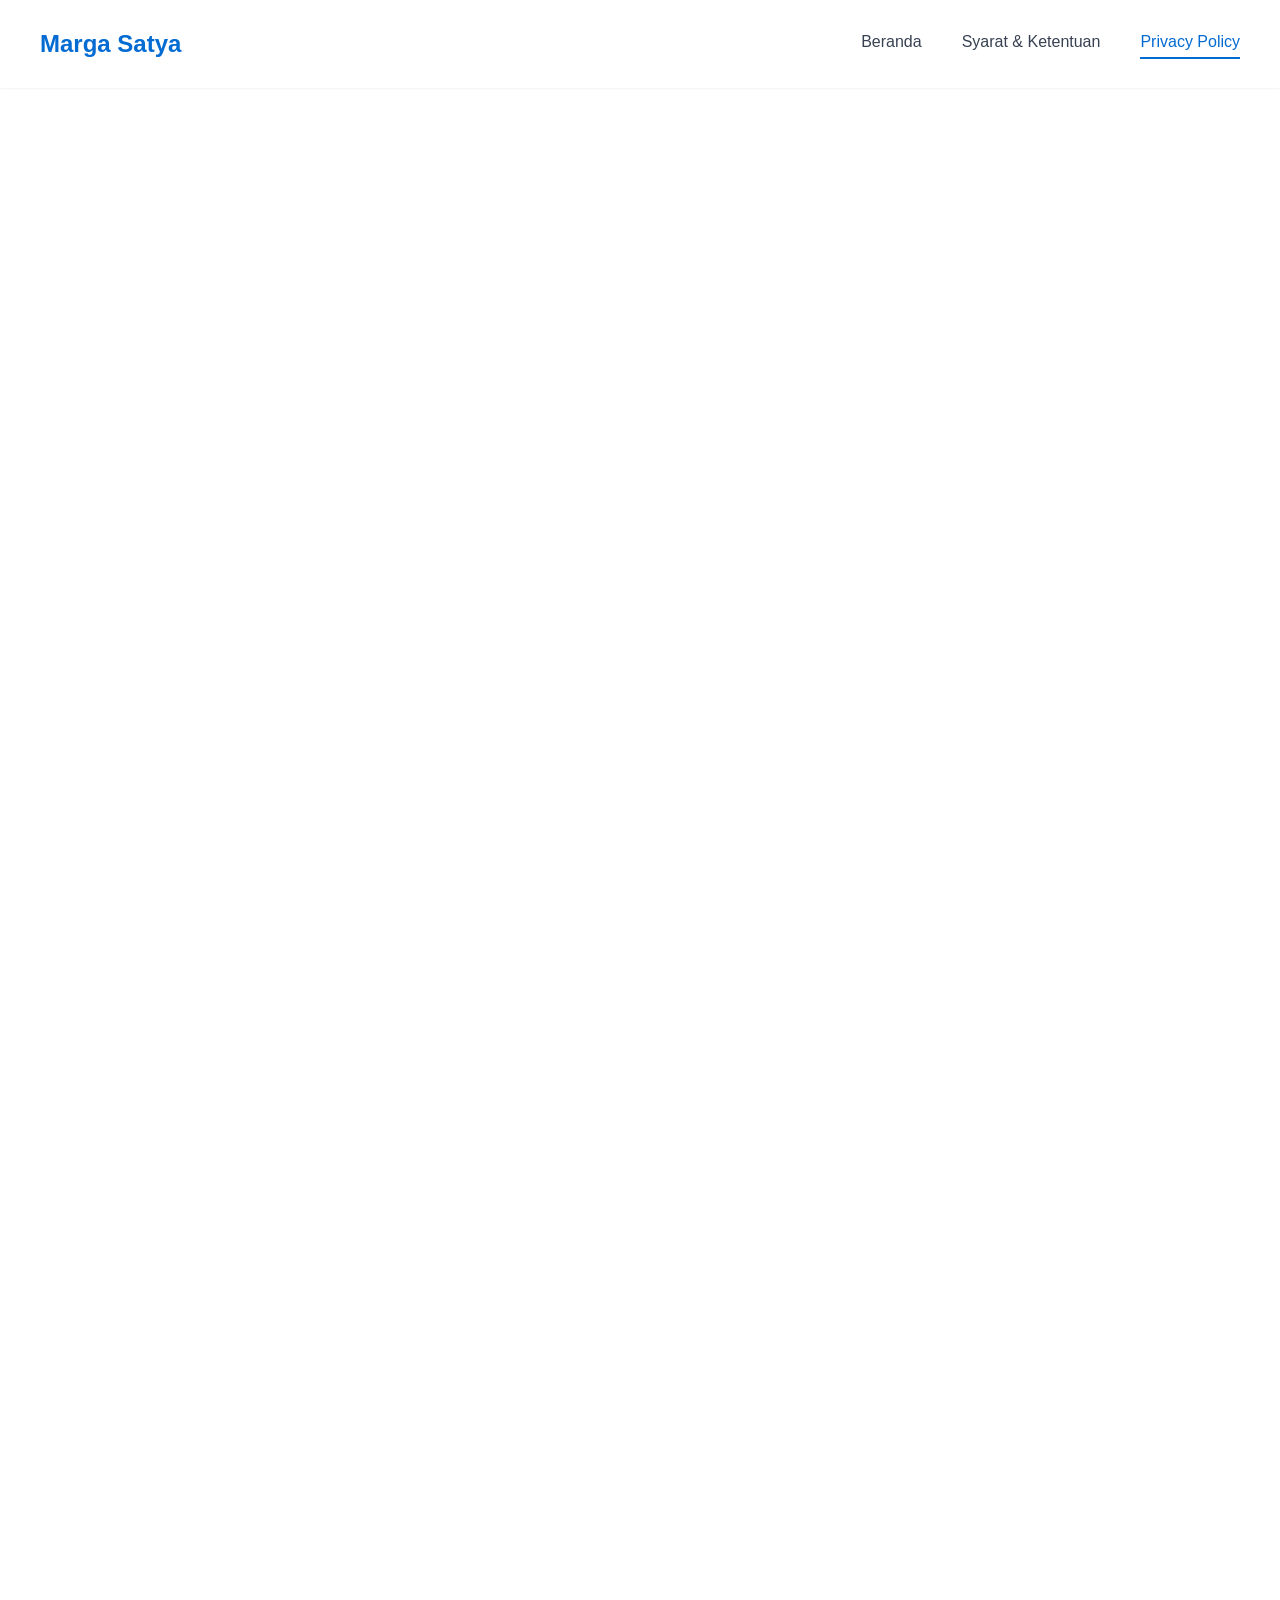
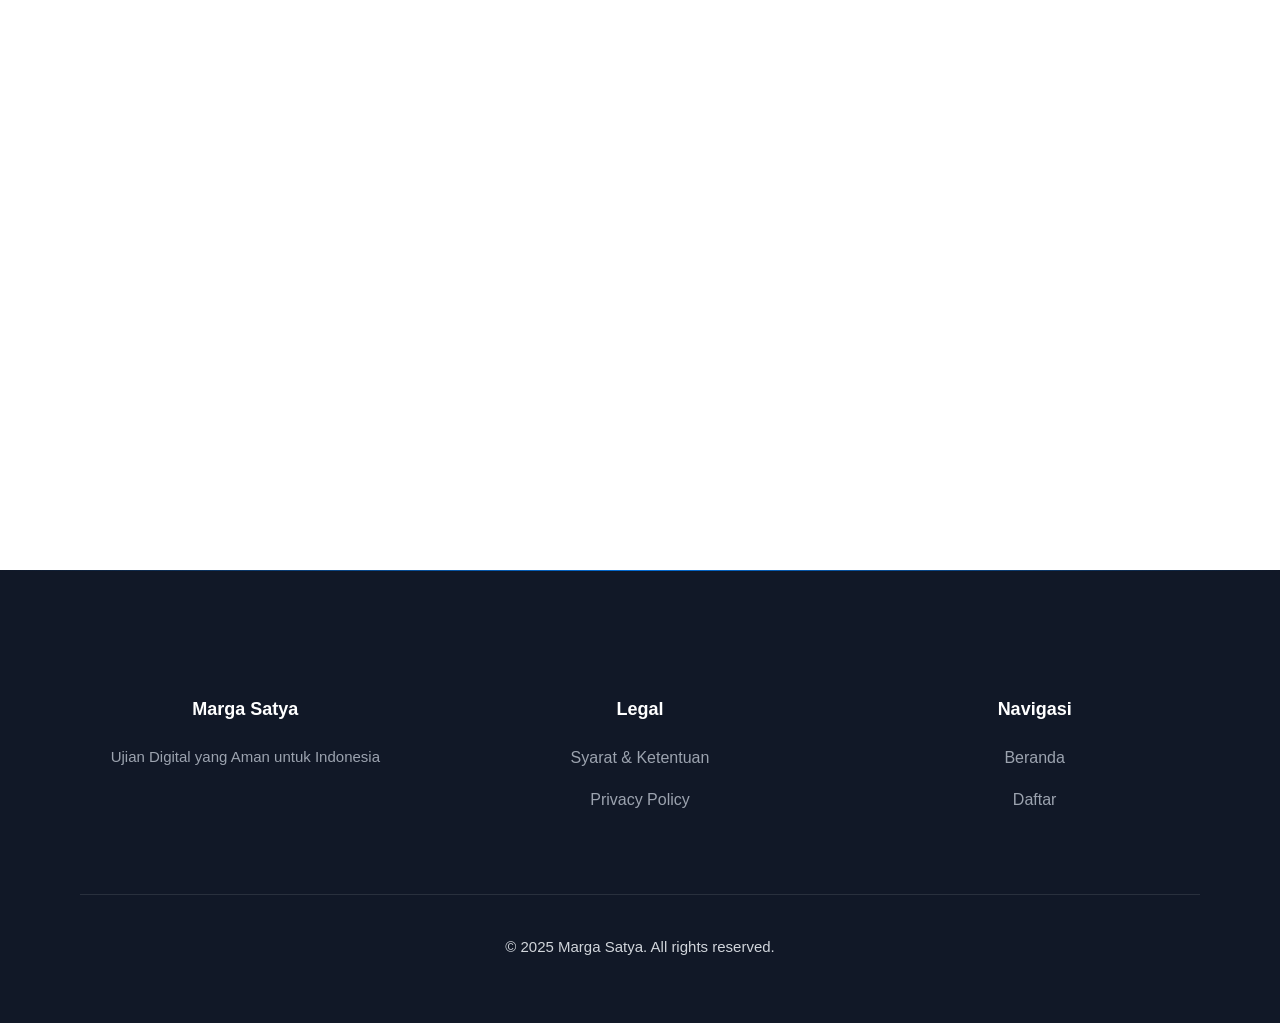
==== privacy.html @ 9c6f558c "Tambahkan halaman legal dan fluid design enhancements Halaman Baru: - terms.html: Syarat dan Ketentu" ====
<!DOCTYPE html>
<html lang="id">
<head>
    <meta charset="UTF-8">
    <meta name="viewport" content="width=device-width, initial-scale=1.0">
    <meta name="description" content="Kebijakan Privasi aplikasi Marga Satya - Bagaimana kami melindungi data Anda">
    <title>Kebijakan Privasi - Marga Satya</title>
    <link rel="stylesheet" href="styles.css">
</head>
<body>
    <!-- Navigation -->
    <nav class="legal-nav">
        <div class="container">
            <a href="index.html" class="logo">Marga Satya</a>
            <div class="nav-links">
                <a href="index.html">Beranda</a>
                <a href="terms.html">Syarat & Ketentuan</a>
                <a href="privacy.html" class="active">Privacy Policy</a>
            </div>
        </div>
    </nav>

    <!-- Hero -->
    <section class="legal-hero">
        <div class="container">
            <h1>Kebijakan Privasi</h1>
            <p>Terakhir diperbarui: 17 November 2025</p>
        </div>
    </section>

    <!-- Content -->
    <section class="legal-content">
        <div class="container">
            <div class="legal-document">

                <div class="legal-section">
                    <h2>1. Pendahuluan</h2>
                    <p>Marga Satya ("kami", "kita", atau "milik kami") berkomitmen untuk melindungi privasi Anda. Kebijakan Privasi ini menjelaskan bagaimana kami mengumpulkan, menggunakan, mengungkapkan, dan melindungi informasi pribadi Anda ketika Anda menggunakan aplikasi Marga Satya ("Aplikasi").</p>
                    <p>Dengan menggunakan Aplikasi, Anda menyetujui pengumpulan dan penggunaan informasi sesuai dengan kebijakan ini.</p>
                </div>

                <div class="legal-section">
                    <h2>2. Informasi yang Kami Kumpulkan</h2>

                    <h3>2.1 Informasi yang Anda Berikan</h3>
                    <p>Kami mengumpulkan informasi yang Anda berikan secara langsung, termasuk:</p>
                    <ul>
                        <li><strong>Informasi Akun:</strong> Nama, email, nomor telepon, nama sekolah/institusi, peran (guru/siswa/sekolah)</li>
                        <li><strong>Informasi Profil:</strong> Foto profil, bio, mata pelajaran yang diajar (untuk guru)</li>
                        <li><strong>Konten Ujian:</strong> Soal ujian, jawaban siswa, nilai, dan feedback</li>
                        <li><strong>Informasi Komunikasi:</strong> Pesan yang Anda kirimkan kepada kami melalui email atau support</li>
                    </ul>

                    <h3>2.2 Informasi yang Dikumpulkan Secara Otomatis</h3>
                    <p>Ketika Anda menggunakan Aplikasi, kami secara otomatis mengumpulkan:</p>
                    <ul>
                        <li><strong>Informasi Perangkat:</strong> Model perangkat, sistem operasi, versi aplikasi, identifier unik perangkat</li>
                        <li><strong>Log Penggunaan:</strong> Waktu akses, fitur yang digunakan, durasi penggunaan, riwayat ujian</li>
                        <li><strong>Data Teknis:</strong> Alamat IP, browser type, timestamp, crash reports</li>
                        <li><strong>Data Ujian:</strong> Waktu mulai dan selesai ujian, waktu pengerjaan per soal, aktivitas selama ujian</li>
                    </ul>

                    <h3>2.3 Informasi dari Pihak Ketiga</h3>
                    <ul>
                        <li><strong>Google Form:</strong> Jika Anda menggunakan integrasi Google Form, kami menerima data sesuai dengan izin yang Anda berikan</li>
                        <li><strong>Apple/Google:</strong> Informasi autentikasi jika Anda login dengan Apple ID atau Google Account</li>
                    </ul>
                </div>

                <div class="legal-section">
                    <h2>3. Bagaimana Kami Menggunakan Informasi</h2>
                    <p>Kami menggunakan informasi yang dikumpulkan untuk:</p>

                    <h3>3.1 Menyediakan dan Meningkatkan Layanan</h3>
                    <ul>
                        <li>Membuat dan mengelola akun pengguna</li>
                        <li>Memfasilitasi pembuatan dan pelaksanaan ujian</li>
                        <li>Menyimpan dan menampilkan hasil ujian</li>
                        <li>Meningkatkan fitur dan fungsionalitas Aplikasi</li>
                        <li>Menganalisis penggunaan untuk perbaikan layanan</li>
                    </ul>

                    <h3>3.2 Keamanan dan Integritas Ujian</h3>
                    <ul>
                        <li>Memantau aktivitas selama ujian untuk mencegah kecurangan</li>
                        <li>Mendeteksi dan mencegah penggunaan yang tidak sah</li>
                        <li>Melindungi keamanan sistem dan data pengguna</li>
                    </ul>

                    <h3>3.3 Komunikasi</h3>
                    <ul>
                        <li>Mengirim notifikasi terkait layanan (jadwal ujian, hasil, dll)</li>
                        <li>Merespon pertanyaan dan permintaan support</li>
                        <li>Mengirim update, pengumuman, dan informasi penting lainnya</li>
                        <li>Mengirim newsletter dan materi marketing (dengan persetujuan Anda)</li>
                    </ul>

                    <h3>3.4 Analitik dan Penelitian</h3>
                    <ul>
                        <li>Menganalisis pola penggunaan untuk meningkatkan pengalaman pengguna</li>
                        <li>Melakukan penelitian untuk pengembangan fitur baru</li>
                        <li>Membuat laporan statistik agregat (tanpa identifikasi pribadi)</li>
                    </ul>
                </div>

                <div class="legal-section">
                    <h2>4. Pembagian Informasi</h2>

                    <h3>4.1 Dengan Siapa Kami Berbagi</h3>
                    <p>Kami tidak menjual informasi pribadi Anda. Kami hanya membagikan informasi dalam situasi berikut:</p>

                    <ul>
                        <li><strong>Dengan Sekolah/Institusi:</strong> Guru dapat melihat data siswa yang terdaftar di kelas mereka. Administrator sekolah dapat melihat data guru dan siswa di sekolah mereka.</li>
                        <li><strong>Dengan Penyedia Layanan:</strong> Kami menggunakan penyedia layanan pihak ketiga untuk hosting (Firebase/Google Cloud), analytics, dan dukungan pelanggan. Mereka hanya mengakses informasi yang diperlukan untuk melakukan tugas mereka.</li>
                        <li><strong>Untuk Kepatuhan Hukum:</strong> Kami dapat mengungkapkan informasi jika diwajibkan oleh hukum atau untuk melindungi hak, properti, atau keamanan kami dan pengguna lain.</li>
                        <li><strong>Dalam Transfer Bisnis:</strong> Jika terjadi merger, akuisisi, atau penjualan aset, informasi pengguna mungkin ditransfer.</li>
                    </ul>

                    <h3>4.2 Informasi Publik</h3>
                    <p>Nama dan informasi profil dasar guru mungkin terlihat oleh siswa di kelas mereka. Siswa hanya dapat melihat informasi terbatas dari siswa lain (misalnya nama) dalam konteks kelas yang sama.</p>
                </div>

                <div class="legal-section">
                    <h2>5. Penyimpanan dan Keamanan Data</h2>

                    <h3>5.1 Keamanan Data</h3>
                    <p>Kami menerapkan langkah-langkah keamanan teknis dan organisasi yang sesuai untuk melindungi informasi pribadi Anda:</p>
                    <ul>
                        <li>Enkripsi data saat transit (HTTPS/TLS)</li>
                        <li>Enkripsi data saat disimpan</li>
                        <li>Kontrol akses yang ketat</li>
                        <li>Monitoring keamanan secara berkala</li>
                        <li>Regular security audits dan penetration testing</li>
                    </ul>
                    <p><strong>Catatan:</strong> Tidak ada metode transmisi atau penyimpanan elektronik yang 100% aman. Kami berusaha sebaik mungkin, namun tidak dapat menjamin keamanan absolut.</p>

                    <h3>5.2 Penyimpanan Data</h3>
                    <ul>
                        <li>Data disimpan di server Firebase/Google Cloud Platform yang berlokasi di Asia Tenggara</li>
                        <li>Data aktif disimpan selama akun Anda aktif</li>
                        <li>Data backup disimpan untuk periode tertentu untuk recovery</li>
                        <li>Data ujian yang sudah selesai disimpan untuk keperluan rekam jejak akademik</li>
                    </ul>

                    <h3>5.3 Periode Penyimpanan</h3>
                    <ul>
                        <li>Data akun: Selama akun aktif + 90 hari setelah penghapusan</li>
                        <li>Data ujian: Minimum 1 tahun akademik atau sesuai kebijakan sekolah</li>
                        <li>Log sistem: 90 hari</li>
                        <li>Data analytics: Dalam bentuk agregat, tanpa batas waktu</li>
                    </ul>
                </div>

                <div class="legal-section">
                    <h2>6. Hak Anda</h2>
                    <p>Sesuai dengan hukum perlindungan data yang berlaku, Anda memiliki hak untuk:</p>

                    <h3>6.1 Hak Akses dan Portabilitas</h3>
                    <ul>
                        <li>Mengakses informasi pribadi yang kami miliki tentang Anda</li>
                        <li>Meminta salinan data Anda dalam format yang dapat dibaca mesin</li>
                        <li>Menerima laporan tentang bagaimana data Anda digunakan</li>
                    </ul>

                    <h3>6.2 Hak Koreksi dan Penghapusan</h3>
                    <ul>
                        <li>Memperbaiki informasi yang tidak akurat atau tidak lengkap</li>
                        <li>Meminta penghapusan data pribadi Anda (dengan pengecualian tertentu)</li>
                        <li>Menghapus akun Anda kapan saja melalui pengaturan aplikasi</li>
                    </ul>

                    <h3>6.3 Hak Pembatasan dan Penolakan</h3>
                    <ul>
                        <li>Membatasi pemrosesan data Anda dalam situasi tertentu</li>
                        <li>Menolak pemrosesan data untuk marketing</li>
                        <li>Menarik persetujuan yang telah Anda berikan</li>
                    </ul>

                    <h3>6.4 Cara Menggunakan Hak Anda</h3>
                    <p>Untuk menggunakan hak-hak ini, Anda dapat:</p>
                    <ul>
                        <li>Mengelola pengaturan akun di dalam Aplikasi</li>
                        <li>Menghubungi kami di: privacy@margasatya.com</li>
                        <li>Mengajukan permintaan tertulis dengan verifikasi identitas</li>
                    </ul>
                    <p>Kami akan merespon permintaan Anda dalam waktu 30 hari.</p>
                </div>

                <div class="legal-section">
                    <h2>7. Privasi Anak</h2>
                    <p>Aplikasi dapat digunakan oleh siswa di bawah usia 18 tahun, namun hanya dalam konteks pendidikan dengan persetujuan dan pengawasan sekolah atau orang tua/wali.</p>

                    <h3>7.1 Persetujuan Orang Tua/Sekolah</h3>
                    <ul>
                        <li>Sekolah bertindak sebagai agen untuk mendapatkan persetujuan orang tua</li>
                        <li>Orang tua/wali dapat meminta akses, koreksi, atau penghapusan data anak mereka</li>
                        <li>Kami tidak mengumpulkan informasi pribadi anak secara langsung tanpa persetujuan</li>
                    </ul>

                    <h3>7.2 Perlindungan Khusus</h3>
                    <ul>
                        <li>Kami tidak menggunakan data siswa untuk iklan yang ditargetkan</li>
                        <li>Kami tidak membuat profil perilaku siswa untuk tujuan non-pendidikan</li>
                        <li>Kami tidak membagikan data siswa dengan pihak ketiga untuk marketing</li>
                    </ul>
                </div>

                <div class="legal-section">
                    <h2>8. Cookies dan Teknologi Pelacakan</h2>

                    <h3>8.1 Cookies</h3>
                    <p>Kami menggunakan cookies dan teknologi serupa untuk:</p>
                    <ul>
                        <li>Menjaga sesi login Anda</li>
                        <li>Mengingat preferensi Anda</li>
                        <li>Menganalisis penggunaan aplikasi</li>
                        <li>Meningkatkan keamanan</li>
                    </ul>

                    <h3>8.2 Analytics</h3>
                    <p>Kami menggunakan Firebase Analytics dan Google Analytics untuk memahami bagaimana pengguna berinteraksi dengan Aplikasi. Anda dapat opt-out dari analytics melalui pengaturan aplikasi.</p>

                    <h3>8.3 Kontrol Cookies</h3>
                    <p>Anda dapat mengontrol cookies melalui pengaturan browser atau perangkat Anda. Namun, menonaktifkan cookies tertentu dapat mempengaruhi fungsi Aplikasi.</p>
                </div>

                <div class="legal-section">
                    <h2>9. Transfer Data Internasional</h2>
                    <p>Data Anda mungkin ditransfer ke dan disimpan di server yang berlokasi di luar Indonesia (misalnya, Google Cloud di Singapura atau Jepang).</p>
                    <p>Kami memastikan bahwa transfer tersebut dilakukan sesuai dengan hukum perlindungan data yang berlaku dan dengan perlindungan yang memadai, termasuk:</p>
                    <ul>
                        <li>Menggunakan penyedia layanan yang memenuhi standar keamanan internasional</li>
                        <li>Menerapkan klausul kontrak standar</li>
                        <li>Memastikan tingkat perlindungan yang setara</li>
                    </ul>
                </div>

                <div class="legal-section">
                    <h2>10. Integrasi Pihak Ketiga</h2>

                    <h3>10.1 Google Form</h3>
                    <p>Jika Anda menggunakan integrasi Google Form:</p>
                    <ul>
                        <li>Data yang dikumpulkan melalui Google Form tunduk pada kebijakan privasi Google</li>
                        <li>Anda memberikan izin kepada kami untuk mengakses form dan respons</li>
                        <li>Kami hanya mengakses data yang diperlukan untuk menjalankan ujian</li>
                    </ul>

                    <h3>10.2 Layanan Autentikasi</h3>
                    <p>Jika Anda login dengan Apple ID atau Google Account, kami menerima informasi dasar seperti nama dan email sesuai dengan izin yang Anda berikan.</p>
                </div>

                <div class="legal-section">
                    <h2>11. Perubahan Kebijakan Privasi</h2>
                    <p>Kami dapat memperbarui Kebijakan Privasi ini dari waktu ke waktu. Perubahan akan efektif setelah diposting di halaman ini.</p>

                    <h3>11.1 Notifikasi Perubahan</h3>
                    <ul>
                        <li>Perubahan minor: Kami akan memperbarui tanggal "Terakhir diperbarui"</li>
                        <li>Perubahan material: Kami akan memberitahu Anda melalui email atau notifikasi in-app</li>
                        <li>Anda akan diminta untuk mereview dan menyetujui perubahan signifikan</li>
                    </ul>

                    <h3>11.2 Riwayat Versi</h3>
                    <p>Kami menyimpan arsip versi sebelumnya dari Kebijakan Privasi yang dapat Anda akses dengan menghubungi kami.</p>
                </div>

                <div class="legal-section">
                    <h2>12. Kontak dan Keluhan</h2>

                    <h3>12.1 Hubungi Kami</h3>
                    <p>Jika Anda memiliki pertanyaan tentang Kebijakan Privasi ini atau ingin menggunakan hak privasi Anda, silakan hubungi:</p>
                    <ul class="contact-list">
                        <li><strong>Email Privacy:</strong> privacy@margasatya.com</li>
                        <li><strong>Email Support:</strong> support@margasatya.com</li>
                        <li><strong>Website:</strong> www.margasatya.com</li>
                    </ul>

                    <h3>12.2 Pengaduan</h3>
                    <p>Jika Anda tidak puas dengan cara kami menangani data pribadi Anda, Anda berhak untuk mengajukan keluhan kepada otoritas perlindungan data yang berwenang di Indonesia.</p>
                </div>

                <div class="legal-section">
                    <h2>13. Kepatuhan Hukum</h2>
                    <p>Kebijakan Privasi ini disusun untuk mematuhi:</p>
                    <ul>
                        <li>Undang-Undang Perlindungan Data Pribadi Indonesia</li>
                        <li>Peraturan Menteri Komunikasi dan Informatika terkait perlindungan data</li>
                        <li>Apple App Store Guidelines</li>
                        <li>Google Play Store Data Safety Requirements</li>
                        <li>GDPR (untuk pengguna di Eropa, jika ada)</li>
                    </ul>
                </div>

                <div class="legal-footer-note">
                    <p><em>Dengan menggunakan Marga Satya, Anda mengakui bahwa Anda telah membaca, memahami, dan menyetujui Kebijakan Privasi ini. Jika Anda tidak setuju, mohon untuk tidak menggunakan Aplikasi.</em></p>
                </div>

            </div>
        </div>
    </section>

    <!-- Footer -->
    <footer class="footer">
        <div class="container">
            <div class="footer-content">
                <div class="footer-section">
                    <h4>Marga Satya</h4>
                    <p>Ujian Digital yang Aman untuk Indonesia</p>
                </div>
                <div class="footer-section">
                    <h4>Legal</h4>
                    <ul class="footer-links">
                        <li><a href="terms.html">Syarat & Ketentuan</a></li>
                        <li><a href="privacy.html">Privacy Policy</a></li>
                    </ul>
                </div>
                <div class="footer-section">
                    <h4>Navigasi</h4>
                    <ul class="footer-links">
                        <li><a href="index.html">Beranda</a></li>
                        <li><a href="index.html#waitlist">Daftar</a></li>
                    </ul>
                </div>
            </div>
            <div class="footer-bottom">
                <p>&copy; 2025 Marga Satya. All rights reserved.</p>
            </div>
        </div>
    </footer>
</body>
</html>
---- styles.css ----
/* ========================================
   MARGA SATYA - MODERN LANDING PAGE
   Fresh & Professional Design
   ======================================== */

/* Global Styles & Reset */
* {
    margin: 0;
    padding: 0;
    box-sizing: border-box;
}

:root {
    /* Modern Color Palette */
    --primary-blue: #046bd2;
    --primary-blue-dark: #045cb4;
    --primary-blue-light: #1e88e5;
    --accent-purple: #7c3aed;
    --accent-green: #10b981;
    --accent-orange: #ff9800;

    /* Neutrals */
    --white: #ffffff;
    --gray-50: #f9fafb;
    --gray-100: #f3f4f6;
    --gray-200: #e5e7eb;
    --gray-300: #d1d5db;
    --gray-400: #9ca3af;
    --gray-500: #6b7280;
    --gray-700: #374151;
    --gray-800: #1f2937;
    --gray-900: #111827;

    /* Semantic Colors */
    --success: #10b981;
    --warning: #f59e0b;
    --error: #ef4444;

    /* Typography */
    --font-system: -apple-system, BlinkMacSystemFont, 'Segoe UI', Roboto, 'Helvetica Neue', Arial, sans-serif;
    --line-height-base: 1.65;
    --line-height-heading: 1.3;

    /* Spacing */
    --spacing-xs: 0.5rem;
    --spacing-sm: 1rem;
    --spacing-md: 1.5rem;
    --spacing-lg: 2.5rem;
    --spacing-xl: 4rem;
    --spacing-2xl: 6rem;

    /* Shadows */
    --shadow-sm: 0 1px 2px 0 rgba(0, 0, 0, 0.05);
    --shadow-md: 0 4px 6px -1px rgba(0, 0, 0, 0.1), 0 2px 4px -1px rgba(0, 0, 0, 0.06);
    --shadow-lg: 0 10px 15px -3px rgba(0, 0, 0, 0.1), 0 4px 6px -2px rgba(0, 0, 0, 0.05);
    --shadow-xl: 0 20px 25px -5px rgba(0, 0, 0, 0.1), 0 10px 10px -5px rgba(0, 0, 0, 0.04);

    /* Border Radius */
    --radius-sm: 0.375rem;
    --radius-md: 0.5rem;
    --radius-lg: 0.75rem;
    --radius-xl: 1rem;
    --radius-2xl: 1.5rem;
    --radius-full: 9999px;

    /* Transitions */
    --transition-fast: 150ms ease-in-out;
    --transition-base: 300ms ease-in-out;
    --transition-slow: 500ms ease-in-out;
}

/* Base Styles */
body {
    font-family: var(--font-system);
    line-height: var(--line-height-base);
    color: var(--gray-700);
    background-color: var(--white);
    font-size: 16px;
    -webkit-font-smoothing: antialiased;
    -moz-osx-font-smoothing: grayscale;
}

.container {
    max-width: 1280px;
    margin: 0 auto;
    padding: 0 var(--spacing-lg);
}

/* Typography */
h1, h2, h3, h4, h5, h6 {
    color: var(--gray-900);
    font-weight: 600;
    line-height: var(--line-height-heading);
    margin-bottom: var(--spacing-md);
}

h1 {
    font-size: 3rem;
    font-weight: 700;
    letter-spacing: -0.025em;
}

h2 {
    font-size: 2.5rem;
    font-weight: 700;
    letter-spacing: -0.025em;
}

h3 {
    font-size: 1.875rem;
    font-weight: 600;
}

p {
    margin-bottom: var(--spacing-md);
}

/* ========================================
   HERO SECTION
   ======================================== */
.hero {
    background: linear-gradient(135deg, #667eea 0%, #764ba2 100%);
    padding: var(--spacing-2xl) var(--spacing-lg);
    min-height: 90vh;
    display: flex;
    align-items: center;
    position: relative;
    overflow: hidden;
}

.hero::before {
    content: '';
    position: absolute;
    top: 0;
    left: 0;
    right: 0;
    bottom: 0;
    background: url('data:image/svg+xml,<svg width="60" height="60" viewBox="0 0 60 60" xmlns="http://www.w3.org/2000/svg"><g fill="none" fill-rule="evenodd"><g fill="%23ffffff" fill-opacity="0.05"><path d="M36 34v-4h-2v4h-4v2h4v4h2v-4h4v-2h-4zm0-30V0h-2v4h-4v2h4v4h2V6h4V4h-4zM6 34v-4H4v4H0v2h4v4h2v-4h4v-2H6zM6 4V0H4v4H0v2h4v4h2V6h4V4H6z"/></g></g></svg>');
    opacity: 0.4;
}

.hero .container {
    position: relative;
    z-index: 1;
    display: grid;
    grid-template-columns: 1fr 1fr;
    gap: var(--spacing-2xl);
    align-items: center;
}

.hero-content {
    color: var(--white);
}

.badges {
    margin-bottom: var(--spacing-lg);
    display: flex;
    gap: var(--spacing-sm);
    flex-wrap: wrap;
}

.badge {
    display: inline-flex;
    align-items: center;
    padding: var(--spacing-xs) var(--spacing-md);
    border-radius: var(--radius-full);
    font-size: 0.875rem;
    font-weight: 600;
    letter-spacing: 0.025em;
    text-transform: uppercase;
    transition: transform var(--transition-base);
}

.badge:hover {
    transform: translateY(-2px);
}

.badge-success {
    background-color: var(--success);
    color: var(--white);
    box-shadow: 0 0 0 3px rgba(16, 185, 129, 0.2);
}

.badge-warning {
    background-color: var(--warning);
    color: var(--white);
    box-shadow: 0 0 0 3px rgba(245, 158, 11, 0.2);
}

.hero h1 {
    color: var(--white);
    font-size: 3.5rem;
    margin-bottom: var(--spacing-md);
    line-height: 1.2;
}

.hero-subtitle {
    font-size: 1.5rem;
    margin-bottom: var(--spacing-sm);
    font-weight: 600;
    opacity: 0.95;
}

.hero-description {
    font-size: 1.125rem;
    margin-bottom: var(--spacing-xl);
    opacity: 0.9;
    max-width: 600px;
}

.cta-button {
    display: inline-flex;
    align-items: center;
    gap: var(--spacing-sm);
    background-color: var(--white);
    color: var(--primary-blue);
    padding: 1rem 2.5rem;
    border-radius: var(--radius-full);
    text-decoration: none;
    font-weight: 600;
    font-size: 1.125rem;
    transition: all var(--transition-base);
    box-shadow: var(--shadow-xl);
    border: 2px solid transparent;
}

.cta-button:hover {
    transform: translateY(-3px);
    box-shadow: 0 25px 35px -10px rgba(0, 0, 0, 0.25);
    background-color: var(--primary-blue);
    color: var(--white);
}

.cta-button::after {
    content: '→';
    font-size: 1.25rem;
    transition: transform var(--transition-base);
}

.cta-button:hover::after {
    transform: translateX(5px);
}

/* Device Mockup */
.hero-image {
    display: flex;
    justify-content: center;
    align-items: center;
}

.device-mockup {
    display: flex;
    gap: var(--spacing-lg);
    align-items: flex-end;
}

.iphone-mockup,
.android-mockup {
    text-align: center;
    transition: transform var(--transition-slow);
}

.iphone-mockup:hover,
.android-mockup:hover {
    transform: translateY(-10px);
}

.screen {
    width: 140px;
    height: 240px;
    background: linear-gradient(135deg, var(--white) 0%, var(--gray-100) 100%);
    border-radius: 25px;
    display: flex;
    align-items: center;
    justify-content: center;
    font-size: 70px;
    box-shadow: var(--shadow-xl);
    margin-bottom: var(--spacing-sm);
    border: 8px solid var(--gray-800);
    position: relative;
}

.screen::before {
    content: '';
    position: absolute;
    top: 10px;
    left: 50%;
    transform: translateX(-50%);
    width: 50px;
    height: 5px;
    background: var(--gray-300);
    border-radius: var(--radius-full);
}

.android-mockup {
    opacity: 0.7;
    transform: scale(0.95);
}

.device-mockup p {
    font-weight: 600;
    font-size: 0.875rem;
    color: var(--white);
    text-transform: uppercase;
    letter-spacing: 0.05em;
}

/* ========================================
   SECTIONS
   ======================================== */
section {
    padding: var(--spacing-2xl) var(--spacing-lg);
}

section h2 {
    text-align: center;
    margin-bottom: var(--spacing-md);
    color: var(--gray-900);
}

.section-description {
    font-size: 1.125rem;
    text-align: center;
    max-width: 800px;
    margin: 0 auto var(--spacing-xl);
    color: var(--gray-600);
    line-height: 1.8;
}

/* About Section */
.about {
    background-color: var(--white);
}

/* Features Sections */
.features {
    background-color: var(--gray-50);
}

.features-student {
    background-color: var(--white);
}

.feature-grid {
    display: grid;
    grid-template-columns: repeat(auto-fit, minmax(280px, 1fr));
    gap: var(--spacing-lg);
    margin-top: var(--spacing-xl);
}

.feature-card {
    background: var(--white);
    padding: var(--spacing-xl);
    border-radius: var(--radius-xl);
    box-shadow: var(--shadow-md);
    text-align: center;
    transition: all var(--transition-base);
    border: 1px solid var(--gray-200);
    position: relative;
    overflow: hidden;
}

.feature-card::before {
    content: '';
    position: absolute;
    top: 0;
    left: 0;
    right: 0;
    height: 4px;
    background: linear-gradient(90deg, var(--primary-blue) 0%, var(--accent-purple) 100%);
    transform: scaleX(0);
    transition: transform var(--transition-base);
}

.feature-card:hover {
    transform: translateY(-8px);
    box-shadow: var(--shadow-xl);
    border-color: var(--primary-blue);
}

.feature-card:hover::before {
    transform: scaleX(1);
}

.feature-icon {
    font-size: 3.5rem;
    margin-bottom: var(--spacing-md);
    display: inline-block;
    transition: transform var(--transition-base);
}

.feature-card:hover .feature-icon {
    transform: scale(1.1) rotate(5deg);
}

.feature-card h3 {
    font-size: 1.375rem;
    margin-bottom: var(--spacing-md);
    color: var(--gray-900);
}

.feature-card p {
    color: var(--gray-600);
    line-height: 1.7;
    margin-bottom: 0;
}

/* Security Section */
.security {
    background: linear-gradient(135deg, #667eea 0%, #764ba2 100%);
    color: var(--white);
    position: relative;
    overflow: hidden;
}

.security::before {
    content: '';
    position: absolute;
    top: 0;
    left: 0;
    right: 0;
    bottom: 0;
    background: url('data:image/svg+xml,<svg width="60" height="60" viewBox="0 0 60 60" xmlns="http://www.w3.org/2000/svg"><g fill="none" fill-rule="evenodd"><g fill="%23ffffff" fill-opacity="0.03"><path d="M36 34v-4h-2v4h-4v2h4v4h2v-4h4v-2h-4zm0-30V0h-2v4h-4v2h4v4h2V6h4V4h-4zM6 34v-4H4v4H0v2h4v4h2v-4h4v-2H6zM6 4V0H4v4H0v2h4v4h2V6h4V4H6z"/></g></g></svg>');
    opacity: 0.3;
}

.security .container {
    position: relative;
    z-index: 1;
}

.security h2 {
    color: var(--white);
}

.security-content {
    display: grid;
    grid-template-columns: 2fr 1fr;
    gap: var(--spacing-2xl);
    align-items: center;
    margin-top: var(--spacing-xl);
}

.security-description {
    font-size: 1.125rem;
    margin-bottom: var(--spacing-xl);
    line-height: 1.8;
    opacity: 0.95;
}

.security-list {
    list-style: none;
    font-size: 1.125rem;
}

.security-list li {
    padding: var(--spacing-md) 0;
    padding-left: var(--spacing-xl);
    border-bottom: 1px solid rgba(255, 255, 255, 0.15);
    position: relative;
    transition: all var(--transition-base);
}

.security-list li:hover {
    padding-left: calc(var(--spacing-xl) + 10px);
    background: rgba(255, 255, 255, 0.05);
    border-radius: var(--radius-md);
}

.security-list li::before {
    content: '✓';
    position: absolute;
    left: 0;
    color: var(--success);
    font-weight: bold;
    font-size: 1.5rem;
    background: var(--white);
    width: 32px;
    height: 32px;
    border-radius: 50%;
    display: flex;
    align-items: center;
    justify-content: center;
    line-height: 1;
}

.security-list li:last-child {
    border-bottom: none;
}

.security-visual {
    display: flex;
    justify-content: center;
    align-items: center;
}

.lock-icon {
    font-size: 140px;
    animation: pulse 3s infinite;
    filter: drop-shadow(0 0 30px rgba(255, 255, 255, 0.3));
}

@keyframes pulse {
    0%, 100% {
        transform: scale(1);
    }
    50% {
        transform: scale(1.05);
    }
}

/* Platform Section */
.platform {
    background: var(--white);
}

.platform-grid {
    display: grid;
    grid-template-columns: repeat(auto-fit, minmax(450px, 1fr));
    gap: var(--spacing-xl);
    margin-top: var(--spacing-xl);
}

.platform-card {
    background: var(--gray-50);
    padding: var(--spacing-xl);
    border-radius: var(--radius-2xl);
    box-shadow: var(--shadow-lg);
    transition: all var(--transition-base);
    border: 3px solid transparent;
}

.platform-card:hover {
    transform: translateY(-5px);
    box-shadow: var(--shadow-xl);
}

.platform-available {
    border-color: var(--success);
    background: linear-gradient(135deg, #f0fdf4 0%, #dcfce7 100%);
}

.platform-coming {
    border-color: var(--warning);
    background: linear-gradient(135deg, #fffbeb 0%, #fef3c7 100%);
    position: relative;
}

.platform-icon {
    font-size: 4rem;
    margin-bottom: var(--spacing-md);
    display: inline-block;
}

.platform-card h3 {
    font-size: 1.75rem;
    margin-bottom: var(--spacing-md);
    color: var(--gray-900);
}

.platform-card p {
    color: var(--gray-700);
    margin-bottom: var(--spacing-lg);
    line-height: 1.7;
}

.platform-card ul {
    list-style: none;
    margin-bottom: var(--spacing-lg);
}

.platform-card ul li {
    padding: var(--spacing-sm) 0;
    padding-left: var(--spacing-xl);
    position: relative;
    color: var(--gray-700);
    font-weight: 500;
}

.platform-card ul li::before {
    content: "✓";
    position: absolute;
    left: 0;
    color: var(--success);
    font-weight: bold;
    font-size: 1.25rem;
}

.notify-button {
    background: linear-gradient(135deg, var(--warning) 0%, #f59e0b 100%);
    color: var(--white);
    border: none;
    padding: var(--spacing-md) var(--spacing-xl);
    border-radius: var(--radius-full);
    font-size: 1rem;
    font-weight: 600;
    cursor: pointer;
    transition: all var(--transition-base);
    width: 100%;
    box-shadow: var(--shadow-md);
}

.notify-button:hover {
    transform: translateY(-2px);
    box-shadow: var(--shadow-lg);
    background: linear-gradient(135deg, #f59e0b 0%, #d97706 100%);
}

/* Schools Section */
.schools {
    background: var(--gray-50);
}

.schools-benefits {
    display: grid;
    grid-template-columns: repeat(auto-fit, minmax(220px, 1fr));
    gap: var(--spacing-lg);
    margin-top: var(--spacing-xl);
}

.benefit {
    text-align: center;
    padding: var(--spacing-xl);
    background: var(--white);
    border-radius: var(--radius-xl);
    box-shadow: var(--shadow-md);
    transition: all var(--transition-base);
    border: 2px solid transparent;
}

.benefit:hover {
    transform: translateY(-5px);
    box-shadow: var(--shadow-lg);
    border-color: var(--primary-blue);
}

.benefit-icon {
    font-size: 3.5rem;
    display: block;
    margin-bottom: var(--spacing-md);
    transition: transform var(--transition-base);
}

.benefit:hover .benefit-icon {
    transform: scale(1.15) rotate(5deg);
}

.benefit p {
    font-weight: 600;
    color: var(--gray-900);
    margin: 0;
    font-size: 1.125rem;
}

/* Waitlist Section */
.waitlist {
    background: linear-gradient(135deg, #667eea 0%, #764ba2 100%);
    color: var(--white);
    position: relative;
    overflow: hidden;
}

.waitlist::before {
    content: '';
    position: absolute;
    top: 0;
    left: 0;
    right: 0;
    bottom: 0;
    background: url('data:image/svg+xml,<svg width="60" height="60" viewBox="0 0 60 60" xmlns="http://www.w3.org/2000/svg"><g fill="none" fill-rule="evenodd"><g fill="%23ffffff" fill-opacity="0.03"><path d="M36 34v-4h-2v4h-4v2h4v4h2v-4h4v-2h-4zm0-30V0h-2v4h-4v2h4v4h2V6h4V4h-4zM6 34v-4H4v4H0v2h4v4h2v-4h4v-2H6zM6 4V0H4v4H0v2h4v4h2V6h4V4H6z"/></g></g></svg>');
    opacity: 0.3;
}

.waitlist .container {
    position: relative;
    z-index: 1;
}

.waitlist h2 {
    color: var(--white);
}

.waitlist .section-description {
    color: rgba(255, 255, 255, 0.95);
}

.waitlist-form {
    max-width: 650px;
    margin: var(--spacing-xl) auto 0;
    background: var(--white);
    padding: var(--spacing-xl);
    border-radius: var(--radius-2xl);
    box-shadow: var(--shadow-2xl);
}

.form-group {
    margin-bottom: var(--spacing-lg);
}

.form-group label {
    display: block;
    margin-bottom: var(--spacing-xs);
    font-weight: 600;
    color: var(--gray-900);
    font-size: 0.9375rem;
}

.form-group input,
.form-group select {
    width: 100%;
    padding: var(--spacing-md);
    border: 2px solid var(--gray-200);
    border-radius: var(--radius-lg);
    font-size: 1rem;
    transition: all var(--transition-base);
    font-family: var(--font-system);
    background-color: var(--white);
}

.form-group input:focus,
.form-group select:focus {
    outline: none;
    border-color: var(--primary-blue);
    box-shadow: 0 0 0 3px rgba(4, 107, 210, 0.1);
}

.checkbox-group {
    display: flex;
    gap: var(--spacing-lg);
    flex-wrap: wrap;
}

.checkbox-label {
    display: flex;
    align-items: center;
    cursor: pointer;
    font-weight: 500;
    color: var(--gray-700);
    transition: color var(--transition-fast);
}

.checkbox-label:hover {
    color: var(--primary-blue);
}

.checkbox-label input[type="checkbox"] {
    width: auto;
    margin-right: var(--spacing-sm);
    cursor: pointer;
    width: 20px;
    height: 20px;
    accent-color: var(--primary-blue);
}

.submit-button {
    width: 100%;
    background: linear-gradient(135deg, var(--primary-blue) 0%, var(--accent-purple) 100%);
    color: var(--white);
    border: none;
    padding: var(--spacing-md) var(--spacing-lg);
    border-radius: var(--radius-lg);
    font-size: 1.125rem;
    font-weight: 600;
    cursor: pointer;
    transition: all var(--transition-base);
    box-shadow: var(--shadow-lg);
    position: relative;
    overflow: hidden;
}

.submit-button::before {
    content: '';
    position: absolute;
    top: 0;
    left: -100%;
    width: 100%;
    height: 100%;
    background: linear-gradient(90deg, transparent, rgba(255, 255, 255, 0.2), transparent);
    transition: left 0.5s;
}

.submit-button:hover::before {
    left: 100%;
}

.submit-button:hover {
    transform: translateY(-2px);
    box-shadow: var(--shadow-xl);
}

.submit-button:disabled {
    opacity: 0.7;
    cursor: not-allowed;
}

.form-message {
    margin-top: var(--spacing-lg);
    padding: var(--spacing-md);
    border-radius: var(--radius-lg);
    text-align: center;
    font-weight: 600;
    display: none;
}

.form-message.success {
    background-color: #d1fae5;
    color: #065f46;
    border: 2px solid #10b981;
}

.form-message.error {
    background-color: #fee2e2;
    color: #991b1b;
    border: 2px solid #ef4444;
}

/* Footer */
.footer {
    background-color: var(--gray-900);
    color: var(--gray-300);
    padding: var(--spacing-xl) var(--spacing-lg);
    text-align: center;
}

.footer p {
    margin: 0;
    font-size: 0.9375rem;
}

/* ========================================
   RESPONSIVE DESIGN
   ======================================== */
@media (max-width: 1024px) {
    :root {
        --spacing-xl: 3rem;
        --spacing-2xl: 4rem;
    }

    .hero .container {
        grid-template-columns: 1fr;
        text-align: center;
    }

    .hero-content {
        display: flex;
        flex-direction: column;
        align-items: center;
    }

    .hero h1 {
        font-size: 2.75rem;
    }

    .security-content {
        grid-template-columns: 1fr;
    }

    .platform-grid {
        grid-template-columns: 1fr;
    }
}

@media (max-width: 768px) {
    :root {
        --spacing-lg: 2rem;
        --spacing-xl: 2.5rem;
        --spacing-2xl: 3rem;
    }

    h1 {
        font-size: 2.25rem;
    }

    h2 {
        font-size: 2rem;
    }

    .hero {
        min-height: auto;
        padding: var(--spacing-xl) var(--spacing-md);
    }

    .hero h1 {
        font-size: 2.25rem;
    }

    .hero-subtitle {
        font-size: 1.25rem;
    }

    .hero-description {
        font-size: 1rem;
    }

    .device-mockup {
        flex-direction: row;
        gap: var(--spacing-md);
    }

    .screen {
        width: 110px;
        height: 190px;
        font-size: 50px;
    }

    .feature-grid {
        grid-template-columns: 1fr;
    }

    .lock-icon {
        font-size: 100px;
    }

    .checkbox-group {
        flex-direction: column;
        gap: var(--spacing-sm);
    }

    section {
        padding: var(--spacing-xl) var(--spacing-md);
    }
}

@media (max-width: 480px) {
    .hero h1 {
        font-size: 1.875rem;
    }

    h2 {
        font-size: 1.75rem;
    }

    .badges {
        justify-content: center;
    }

    .waitlist-form {
        padding: var(--spacing-lg);
    }
}

/* ========================================
   ANIMATIONS & UTILITIES
   ======================================== */
@keyframes fadeInUp {
    from {
        opacity: 0;
        transform: translateY(30px);
    }
    to {
        opacity: 1;
        transform: translateY(0);
    }
}

.animate-fade-in-up {
    animation: fadeInUp 0.6s ease-out;
}

/* Smooth Scroll */
html {
    scroll-behavior: smooth;
}

/* Selection */
::selection {
    background-color: var(--primary-blue);
    color: var(--white);
}

/* Focus Visible */
:focus-visible {
    outline: 2px solid var(--primary-blue);
    outline-offset: 2px;
}

/* ========================================
   FLUID DESIGN ENHANCEMENTS
   ======================================== */

/* Floating Animations */
@keyframes float {
    0%, 100% {
        transform: translateY(0px);
    }
    50% {
        transform: translateY(-20px);
    }
}

@keyframes floatSlow {
    0%, 100% {
        transform: translateY(0px) rotate(0deg);
    }
    50% {
        transform: translateY(-15px) rotate(3deg);
    }
}

@keyframes blob {
    0%, 100% {
        transform: translate(0, 0) scale(1);
    }
    25% {
        transform: translate(20px, -20px) scale(1.1);
    }
    50% {
        transform: translate(-15px, 15px) scale(0.9);
    }
    75% {
        transform: translate(-20px, -10px) scale(1.05);
    }
}

/* Glassmorphism Effect */
.glass-effect {
    background: rgba(255, 255, 255, 0.1);
    backdrop-filter: blur(10px);
    -webkit-backdrop-filter: blur(10px);
    border: 1px solid rgba(255, 255, 255, 0.2);
}

/* Apply floating animation to badges */
.badge {
    animation: floatSlow 3s ease-in-out infinite;
}

.badge:nth-child(2) {
    animation-delay: 0.5s;
}

/* Apply floating to device mockups */
.iphone-mockup {
    animation: float 6s ease-in-out infinite;
}

.android-mockup {
    animation: float 6s ease-in-out infinite;
    animation-delay: 1s;
}

/* Gradient Animation for Hero */
@keyframes gradientShift {
    0% {
        background-position: 0% 50%;
    }
    50% {
        background-position: 100% 50%;
    }
    100% {
        background-position: 0% 50%;
    }
}

.hero {
    background: linear-gradient(135deg, #667eea 0%, #764ba2 50%, #667eea 100%);
    background-size: 200% 200%;
    animation: gradientShift 15s ease infinite;
}

/* Enhanced Feature Cards with 3D Effect */
.feature-card {
    transform-style: preserve-3d;
    transition: all var(--transition-base);
}

.feature-card:hover {
    transform: translateY(-8px) rotateX(2deg);
}

/* Floating Decoration Blobs */
.hero::after,
.security::after,
.waitlist::after {
    content: '';
    position: absolute;
    width: 500px;
    height: 500px;
    border-radius: 50%;
    opacity: 0.1;
    animation: blob 20s ease-in-out infinite;
    pointer-events: none;
}

.hero::after {
    background: radial-gradient(circle, var(--white) 0%, transparent 70%);
    top: -200px;
    right: -200px;
}

.security::after {
    background: radial-gradient(circle, var(--accent-purple) 0%, transparent 70%);
    bottom: -250px;
    left: -250px;
    animation-delay: 5s;
}

.waitlist::after {
    background: radial-gradient(circle, var(--primary-blue-light) 0%, transparent 70%);
    top: -150px;
    left: 50%;
    transform: translateX(-50%);
    animation-delay: 10s;
}

/* Smooth Scroll Progress Indicator */
.scroll-progress {
    position: fixed;
    top: 0;
    left: 0;
    height: 3px;
    background: linear-gradient(90deg, var(--primary-blue) 0%, var(--accent-purple) 100%);
    z-index: 9999;
    transform-origin: left;
}

/* Enhanced CTA Button with Ripple Effect */
.cta-button {
    position: relative;
    overflow: hidden;
}

.cta-button::before {
    content: '';
    position: absolute;
    top: 50%;
    left: 50%;
    width: 0;
    height: 0;
    border-radius: 50%;
    background: rgba(255, 255, 255, 0.3);
    transform: translate(-50%, -50%);
    transition: width 0.6s, height 0.6s;
}

.cta-button:hover::before {
    width: 300px;
    height: 300px;
}

/* Parallax Effect for Sections */
@media (prefers-reduced-motion: no-preference) {
    section {
        opacity: 0;
        transform: translateY(40px);
        transition: opacity 0.8s ease, transform 0.8s ease;
    }

    section.visible {
        opacity: 1;
        transform: translateY(0);
    }
}

/* Enhanced Form with Focus Glow */
.form-group input:focus,
.form-group select:focus {
    box-shadow: 0 0 0 3px rgba(4, 107, 210, 0.1),
                0 0 20px rgba(4, 107, 210, 0.15);
}

/* Smooth Hover Effects for Links */
a {
    position: relative;
    transition: color var(--transition-base);
}

/* Enhanced Footer */
.footer {
    position: relative;
    overflow: hidden;
}

.footer::before {
    content: '';
    position: absolute;
    top: 0;
    left: 0;
    right: 0;
    height: 1px;
    background: linear-gradient(90deg,
        transparent 0%,
        var(--primary-blue) 50%,
        transparent 100%
    );
}

/* Improved Footer Structure */
.footer-content {
    display: grid;
    grid-template-columns: repeat(auto-fit, minmax(250px, 1fr));
    gap: var(--spacing-xl);
    padding: var(--spacing-xl) 0;
    border-bottom: 1px solid rgba(255, 255, 255, 0.1);
    margin-bottom: var(--spacing-lg);
}

.footer-section h4 {
    color: var(--white);
    font-size: 1.125rem;
    margin-bottom: var(--spacing-md);
}

.footer-section p {
    color: var(--gray-400);
    margin: 0;
    font-size: 0.9375rem;
}

.footer-links {
    list-style: none;
    padding: 0;
    margin: 0;
}

.footer-links li {
    margin-bottom: var(--spacing-sm);
}

.footer-links a {
    color: var(--gray-400);
    text-decoration: none;
    transition: color var(--transition-base);
    display: inline-block;
}

.footer-links a:hover {
    color: var(--white);
    transform: translateX(5px);
}

.footer-bottom {
    text-align: center;
}

/* ========================================
   LEGAL PAGES STYLES
   ======================================== */

/* Legal Navigation */
.legal-nav {
    background: var(--white);
    box-shadow: var(--shadow-sm);
    position: sticky;
    top: 0;
    z-index: 100;
    backdrop-filter: blur(10px);
    background: rgba(255, 255, 255, 0.95);
}

.legal-nav .container {
    display: flex;
    justify-content: space-between;
    align-items: center;
    padding-top: var(--spacing-md);
    padding-bottom: var(--spacing-md);
}

.legal-nav .logo {
    font-size: 1.5rem;
    font-weight: 700;
    color: var(--primary-blue);
    text-decoration: none;
    transition: transform var(--transition-base);
}

.legal-nav .logo:hover {
    transform: scale(1.05);
}

.nav-links {
    display: flex;
    gap: var(--spacing-lg);
}

.nav-links a {
    color: var(--gray-700);
    text-decoration: none;
    font-weight: 500;
    position: relative;
    padding-bottom: 4px;
    transition: color var(--transition-base);
}

.nav-links a::after {
    content: '';
    position: absolute;
    bottom: 0;
    left: 0;
    width: 0;
    height: 2px;
    background: var(--primary-blue);
    transition: width var(--transition-base);
}

.nav-links a:hover,
.nav-links a.active {
    color: var(--primary-blue);
}

.nav-links a:hover::after,
.nav-links a.active::after {
    width: 100%;
}

/* Legal Hero */
.legal-hero {
    background: linear-gradient(135deg, var(--primary-blue) 0%, var(--accent-purple) 100%);
    color: var(--white);
    padding: var(--spacing-2xl) var(--spacing-lg);
    text-align: center;
    position: relative;
    overflow: hidden;
}

.legal-hero::before {
    content: '';
    position: absolute;
    top: 0;
    left: 0;
    right: 0;
    bottom: 0;
    background: url('data:image/svg+xml,<svg width="60" height="60" viewBox="0 0 60 60" xmlns="http://www.w3.org/2000/svg"><g fill="none" fill-rule="evenodd"><g fill="%23ffffff" fill-opacity="0.05"><path d="M36 34v-4h-2v4h-4v2h4v4h2v-4h4v-2h-4zm0-30V0h-2v4h-4v2h4v4h2V6h4V4h-4zM6 34v-4H4v4H0v2h4v4h2v-4h4v-2H6zM6 4V0H4v4H0v2h4v4h2V6h4V4H6z"/></g></g></svg>');
    opacity: 0.3;
}

.legal-hero .container {
    position: relative;
    z-index: 1;
}

.legal-hero h1 {
    color: var(--white);
    font-size: 3rem;
    margin-bottom: var(--spacing-sm);
}

.legal-hero p {
    font-size: 1.125rem;
    opacity: 0.9;
    margin: 0;
}

/* Legal Content */
.legal-content {
    padding: var(--spacing-2xl) var(--spacing-lg);
    background: var(--gray-50);
}

.legal-document {
    max-width: 900px;
    margin: 0 auto;
    background: var(--white);
    padding: var(--spacing-2xl);
    border-radius: var(--radius-2xl);
    box-shadow: var(--shadow-lg);
}

.legal-section {
    margin-bottom: var(--spacing-2xl);
    padding-bottom: var(--spacing-xl);
    border-bottom: 1px solid var(--gray-200);
}

.legal-section:last-child {
    border-bottom: none;
    margin-bottom: 0;
    padding-bottom: 0;
}

.legal-section h2 {
    color: var(--primary-blue);
    font-size: 1.875rem;
    margin-bottom: var(--spacing-lg);
    text-align: left;
}

.legal-section h3 {
    color: var(--gray-900);
    font-size: 1.375rem;
    margin-top: var(--spacing-lg);
    margin-bottom: var(--spacing-md);
}

.legal-section p {
    color: var(--gray-700);
    margin-bottom: var(--spacing-md);
    line-height: 1.8;
}

.legal-section ul {
    margin-left: var(--spacing-xl);
    margin-bottom: var(--spacing-md);
    color: var(--gray-700);
}

.legal-section ul li {
    margin-bottom: var(--spacing-sm);
    line-height: 1.8;
}

.legal-section ul li strong {
    color: var(--gray-900);
}

.legal-section a {
    color: var(--primary-blue);
    text-decoration: none;
    border-bottom: 1px solid transparent;
    transition: border-color var(--transition-base);
}

.legal-section a:hover {
    border-bottom-color: var(--primary-blue);
}

.contact-list {
    list-style: none;
    margin-left: 0;
}

.contact-list li {
    display: flex;
    align-items: center;
    gap: var(--spacing-sm);
}

.legal-footer-note {
    background: var(--gray-50);
    padding: var(--spacing-lg);
    border-radius: var(--radius-lg);
    border-left: 4px solid var(--primary-blue);
    margin-top: var(--spacing-xl);
}

.legal-footer-note p {
    margin: 0;
    font-size: 0.9375rem;
    color: var(--gray-600);
}

/* ========================================
   MOBILE MENU (for legal pages)
   ======================================== */
@media (max-width: 768px) {
    .nav-links {
        flex-direction: column;
        gap: var(--spacing-sm);
        position: absolute;
        top: 100%;
        left: 0;
        right: 0;
        background: var(--white);
        padding: var(--spacing-lg);
        box-shadow: var(--shadow-md);
        display: none;
    }

    .nav-links.active {
        display: flex;
    }

    .legal-hero h1 {
        font-size: 2rem;
    }

    .legal-document {
        padding: var(--spacing-lg);
    }

    .legal-section h2 {
        font-size: 1.5rem;
    }

    .legal-section h3 {
        font-size: 1.25rem;
    }

    .footer-content {
        grid-template-columns: 1fr;
        gap: var(--spacing-lg);
    }
}

/* ========================================
   SCROLL ANIMATIONS
   ======================================== */
@keyframes slideInUp {
    from {
        opacity: 0;
        transform: translateY(50px);
    }
    to {
        opacity: 1;
        transform: translateY(0);
    }
}

@keyframes slideInLeft {
    from {
        opacity: 0;
        transform: translateX(-50px);
    }
    to {
        opacity: 1;
        transform: translateX(0);
    }
}

@keyframes slideInRight {
    from {
        opacity: 0;
        transform: translateX(50px);
    }
    to {
        opacity: 1;
        transform: translateX(0);
    }
}

/* Apply animations to elements */
.feature-card {
    animation: slideInUp 0.6s ease-out;
    animation-fill-mode: both;
}

.feature-card:nth-child(1) { animation-delay: 0.1s; }
.feature-card:nth-child(2) { animation-delay: 0.2s; }
.feature-card:nth-child(3) { animation-delay: 0.3s; }
.feature-card:nth-child(4) { animation-delay: 0.4s; }

/* Reduced Motion Preference */
@media (prefers-reduced-motion: reduce) {
    *,
    *::before,
    *::after {
        animation-duration: 0.01ms !important;
        animation-iteration-count: 1 !important;
        transition-duration: 0.01ms !important;
    }
}
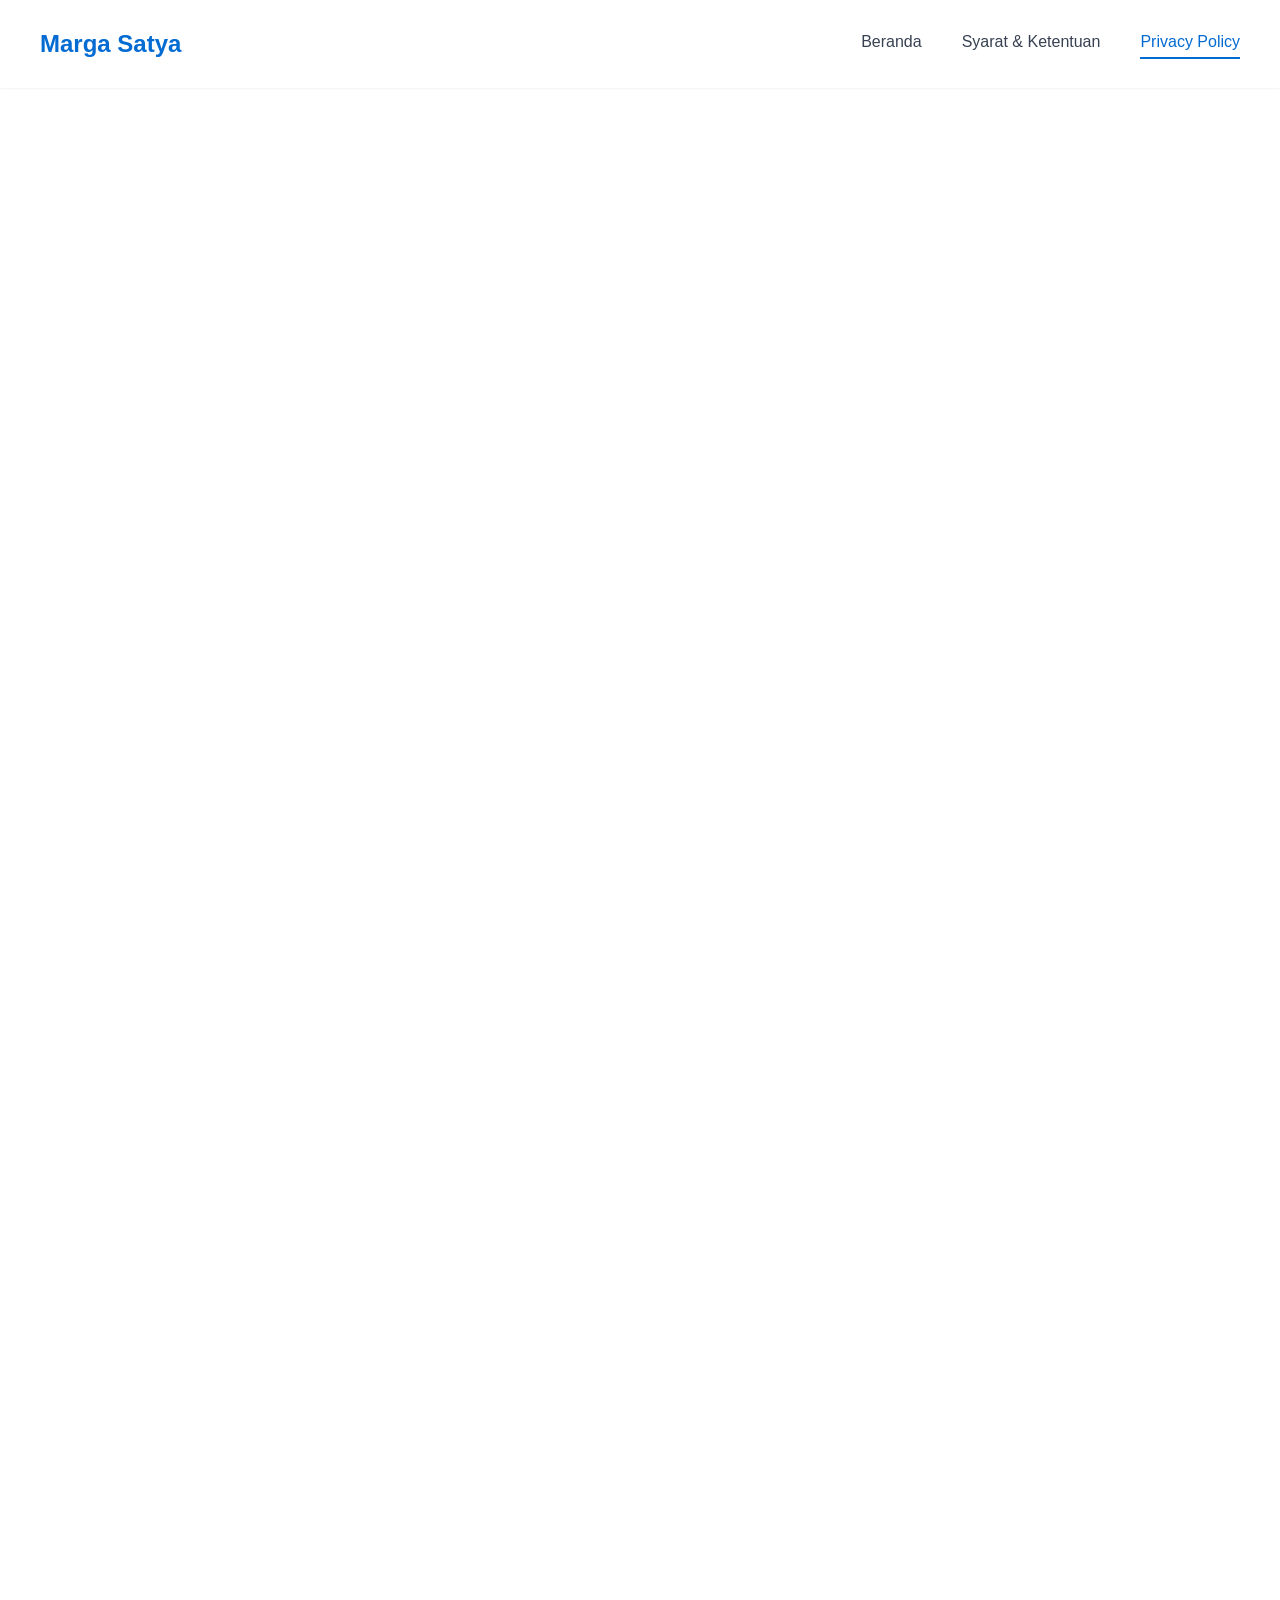
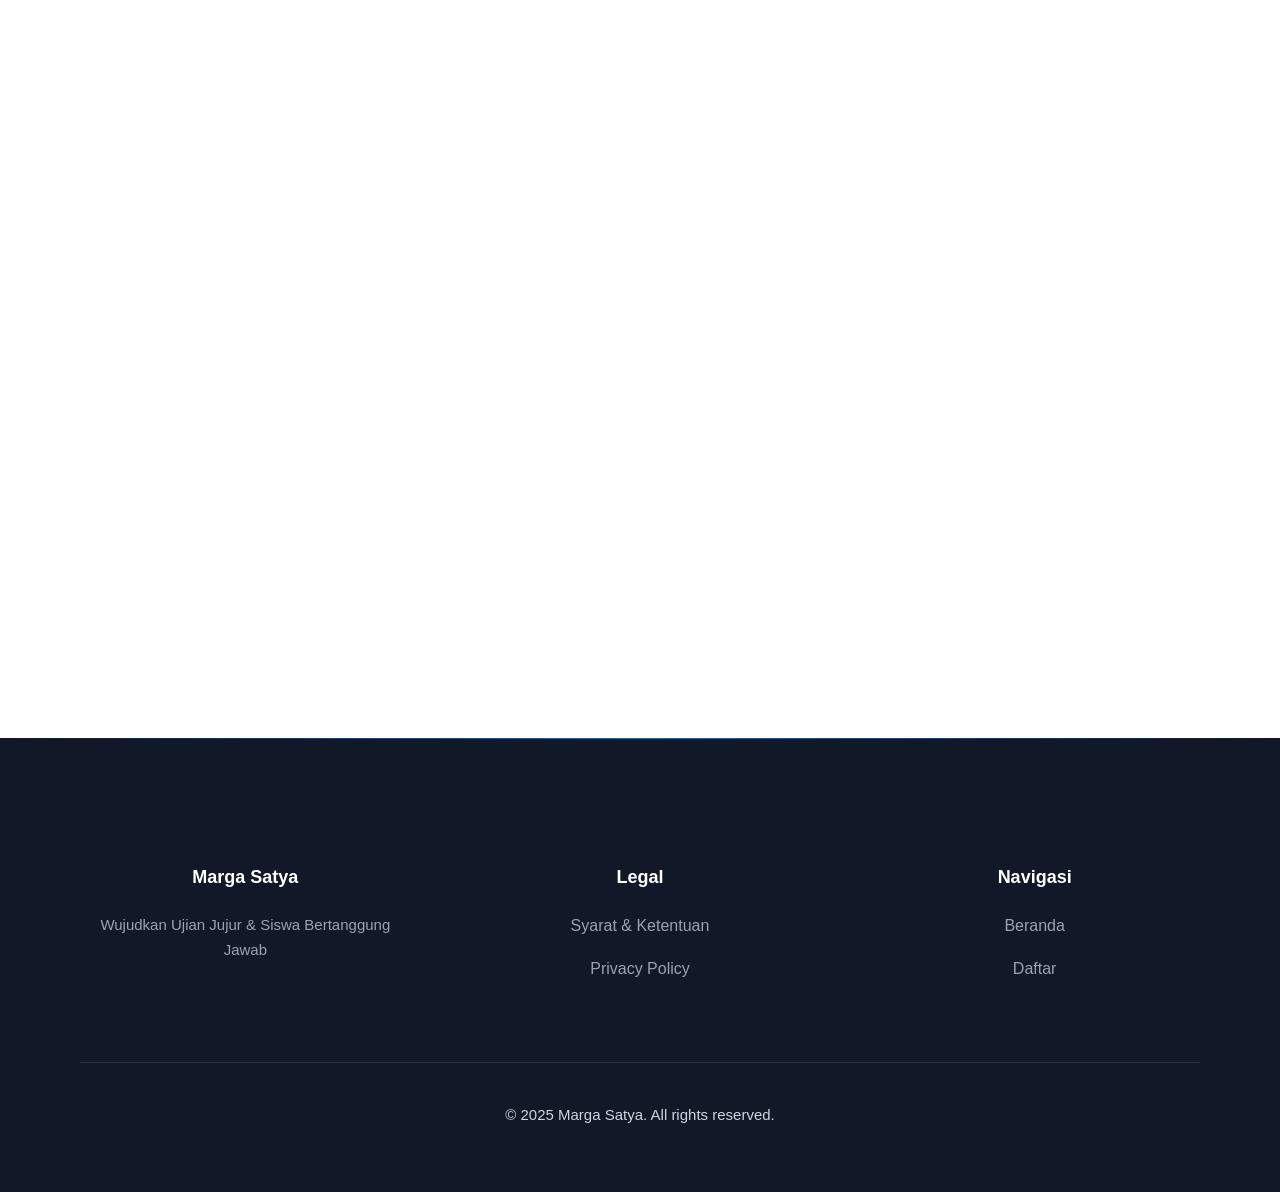
==== commit 368ae38d: "Update Terms & Conditions dan Privacy Policy dengan versi komprehensif Perubahan Major pada Terms & " ====
--- a/privacy.html
+++ b/privacy.html
@@ -24,7 +24,7 @@
     <section class="legal-hero">
         <div class="container">
             <h1>Kebijakan Privasi</h1>
-            <p>Terakhir diperbarui: 17 November 2025</p>
+            <p>Terakhir diperbarui: 18 November 2025</p>
         </div>
     </section>
 
@@ -35,265 +35,185 @@
 
                 <div class="legal-section">
                     <h2>1. Pendahuluan</h2>
-                    <p>Marga Satya ("kami", "kita", atau "milik kami") berkomitmen untuk melindungi privasi Anda. Kebijakan Privasi ini menjelaskan bagaimana kami mengumpulkan, menggunakan, mengungkapkan, dan melindungi informasi pribadi Anda ketika Anda menggunakan aplikasi Marga Satya ("Aplikasi").</p>
-                    <p>Dengan menggunakan Aplikasi, Anda menyetujui pengumpulan dan penggunaan informasi sesuai dengan kebijakan ini.</p>
-                </div>
-
-                <div class="legal-section">
-                    <h2>2. Informasi yang Kami Kumpulkan</h2>
-
-                    <h3>2.1 Informasi yang Anda Berikan</h3>
-                    <p>Kami mengumpulkan informasi yang Anda berikan secara langsung, termasuk:</p>
-                    <ul>
-                        <li><strong>Informasi Akun:</strong> Nama, email, nomor telepon, nama sekolah/institusi, peran (guru/siswa/sekolah)</li>
-                        <li><strong>Informasi Profil:</strong> Foto profil, bio, mata pelajaran yang diajar (untuk guru)</li>
-                        <li><strong>Konten Ujian:</strong> Soal ujian, jawaban siswa, nilai, dan feedback</li>
-                        <li><strong>Informasi Komunikasi:</strong> Pesan yang Anda kirimkan kepada kami melalui email atau support</li>
-                    </ul>
-
-                    <h3>2.2 Informasi yang Dikumpulkan Secara Otomatis</h3>
-                    <p>Ketika Anda menggunakan Aplikasi, kami secara otomatis mengumpulkan:</p>
-                    <ul>
-                        <li><strong>Informasi Perangkat:</strong> Model perangkat, sistem operasi, versi aplikasi, identifier unik perangkat</li>
-                        <li><strong>Log Penggunaan:</strong> Waktu akses, fitur yang digunakan, durasi penggunaan, riwayat ujian</li>
-                        <li><strong>Data Teknis:</strong> Alamat IP, browser type, timestamp, crash reports</li>
-                        <li><strong>Data Ujian:</strong> Waktu mulai dan selesai ujian, waktu pengerjaan per soal, aktivitas selama ujian</li>
-                    </ul>
-
-                    <h3>2.3 Informasi dari Pihak Ketiga</h3>
-                    <ul>
-                        <li><strong>Google Form:</strong> Jika Anda menggunakan integrasi Google Form, kami menerima data sesuai dengan izin yang Anda berikan</li>
-                        <li><strong>Apple/Google:</strong> Informasi autentikasi jika Anda login dengan Apple ID atau Google Account</li>
-                    </ul>
-                </div>
-
-                <div class="legal-section">
-                    <h2>3. Bagaimana Kami Menggunakan Informasi</h2>
-                    <p>Kami menggunakan informasi yang dikumpulkan untuk:</p>
-
-                    <h3>3.1 Menyediakan dan Meningkatkan Layanan</h3>
-                    <ul>
-                        <li>Membuat dan mengelola akun pengguna</li>
-                        <li>Memfasilitasi pembuatan dan pelaksanaan ujian</li>
-                        <li>Menyimpan dan menampilkan hasil ujian</li>
-                        <li>Meningkatkan fitur dan fungsionalitas Aplikasi</li>
-                        <li>Menganalisis penggunaan untuk perbaikan layanan</li>
-                    </ul>
-
-                    <h3>3.2 Keamanan dan Integritas Ujian</h3>
-                    <ul>
-                        <li>Memantau aktivitas selama ujian untuk mencegah kecurangan</li>
-                        <li>Mendeteksi dan mencegah penggunaan yang tidak sah</li>
-                        <li>Melindungi keamanan sistem dan data pengguna</li>
-                    </ul>
-
-                    <h3>3.3 Komunikasi</h3>
-                    <ul>
-                        <li>Mengirim notifikasi terkait layanan (jadwal ujian, hasil, dll)</li>
-                        <li>Merespon pertanyaan dan permintaan support</li>
-                        <li>Mengirim update, pengumuman, dan informasi penting lainnya</li>
-                        <li>Mengirim newsletter dan materi marketing (dengan persetujuan Anda)</li>
-                    </ul>
-
-                    <h3>3.4 Analitik dan Penelitian</h3>
-                    <ul>
-                        <li>Menganalisis pola penggunaan untuk meningkatkan pengalaman pengguna</li>
-                        <li>Melakukan penelitian untuk pengembangan fitur baru</li>
-                        <li>Membuat laporan statistik agregat (tanpa identifikasi pribadi)</li>
-                    </ul>
-                </div>
-
-                <div class="legal-section">
-                    <h2>4. Pembagian Informasi</h2>
-
-                    <h3>4.1 Dengan Siapa Kami Berbagi</h3>
-                    <p>Kami tidak menjual informasi pribadi Anda. Kami hanya membagikan informasi dalam situasi berikut:</p>
-
-                    <ul>
-                        <li><strong>Dengan Sekolah/Institusi:</strong> Guru dapat melihat data siswa yang terdaftar di kelas mereka. Administrator sekolah dapat melihat data guru dan siswa di sekolah mereka.</li>
-                        <li><strong>Dengan Penyedia Layanan:</strong> Kami menggunakan penyedia layanan pihak ketiga untuk hosting (Firebase/Google Cloud), analytics, dan dukungan pelanggan. Mereka hanya mengakses informasi yang diperlukan untuk melakukan tugas mereka.</li>
-                        <li><strong>Untuk Kepatuhan Hukum:</strong> Kami dapat mengungkapkan informasi jika diwajibkan oleh hukum atau untuk melindungi hak, properti, atau keamanan kami dan pengguna lain.</li>
-                        <li><strong>Dalam Transfer Bisnis:</strong> Jika terjadi merger, akuisisi, atau penjualan aset, informasi pengguna mungkin ditransfer.</li>
-                    </ul>
-
-                    <h3>4.2 Informasi Publik</h3>
-                    <p>Nama dan informasi profil dasar guru mungkin terlihat oleh siswa di kelas mereka. Siswa hanya dapat melihat informasi terbatas dari siswa lain (misalnya nama) dalam konteks kelas yang sama.</p>
-                </div>
-
-                <div class="legal-section">
-                    <h2>5. Penyimpanan dan Keamanan Data</h2>
-
-                    <h3>5.1 Keamanan Data</h3>
-                    <p>Kami menerapkan langkah-langkah keamanan teknis dan organisasi yang sesuai untuk melindungi informasi pribadi Anda:</p>
-                    <ul>
-                        <li>Enkripsi data saat transit (HTTPS/TLS)</li>
-                        <li>Enkripsi data saat disimpan</li>
-                        <li>Kontrol akses yang ketat</li>
-                        <li>Monitoring keamanan secara berkala</li>
-                        <li>Regular security audits dan penetration testing</li>
-                    </ul>
-                    <p><strong>Catatan:</strong> Tidak ada metode transmisi atau penyimpanan elektronik yang 100% aman. Kami berusaha sebaik mungkin, namun tidak dapat menjamin keamanan absolut.</p>
-
-                    <h3>5.2 Penyimpanan Data</h3>
-                    <ul>
-                        <li>Data disimpan di server Firebase/Google Cloud Platform yang berlokasi di Asia Tenggara</li>
-                        <li>Data aktif disimpan selama akun Anda aktif</li>
-                        <li>Data backup disimpan untuk periode tertentu untuk recovery</li>
-                        <li>Data ujian yang sudah selesai disimpan untuk keperluan rekam jejak akademik</li>
-                    </ul>
-
-                    <h3>5.3 Periode Penyimpanan</h3>
-                    <ul>
-                        <li>Data akun: Selama akun aktif + 90 hari setelah penghapusan</li>
-                        <li>Data ujian: Minimum 1 tahun akademik atau sesuai kebijakan sekolah</li>
-                        <li>Log sistem: 90 hari</li>
-                        <li>Data analytics: Dalam bentuk agregat, tanpa batas waktu</li>
-                    </ul>
-                </div>
-
-                <div class="legal-section">
-                    <h2>6. Hak Anda</h2>
-                    <p>Sesuai dengan hukum perlindungan data yang berlaku, Anda memiliki hak untuk:</p>
-
-                    <h3>6.1 Hak Akses dan Portabilitas</h3>
-                    <ul>
-                        <li>Mengakses informasi pribadi yang kami miliki tentang Anda</li>
-                        <li>Meminta salinan data Anda dalam format yang dapat dibaca mesin</li>
-                        <li>Menerima laporan tentang bagaimana data Anda digunakan</li>
-                    </ul>
-
-                    <h3>6.2 Hak Koreksi dan Penghapusan</h3>
-                    <ul>
-                        <li>Memperbaiki informasi yang tidak akurat atau tidak lengkap</li>
-                        <li>Meminta penghapusan data pribadi Anda (dengan pengecualian tertentu)</li>
-                        <li>Menghapus akun Anda kapan saja melalui pengaturan aplikasi</li>
-                    </ul>
-
-                    <h3>6.3 Hak Pembatasan dan Penolakan</h3>
-                    <ul>
-                        <li>Membatasi pemrosesan data Anda dalam situasi tertentu</li>
-                        <li>Menolak pemrosesan data untuk marketing</li>
-                        <li>Menarik persetujuan yang telah Anda berikan</li>
-                    </ul>
-
-                    <h3>6.4 Cara Menggunakan Hak Anda</h3>
-                    <p>Untuk menggunakan hak-hak ini, Anda dapat:</p>
-                    <ul>
-                        <li>Mengelola pengaturan akun di dalam Aplikasi</li>
-                        <li>Menghubungi kami di: privacy@margasatya.com</li>
-                        <li>Mengajukan permintaan tertulis dengan verifikasi identitas</li>
-                    </ul>
-                    <p>Kami akan merespon permintaan Anda dalam waktu 30 hari.</p>
-                </div>
-
-                <div class="legal-section">
-                    <h2>7. Privasi Anak</h2>
-                    <p>Aplikasi dapat digunakan oleh siswa di bawah usia 18 tahun, namun hanya dalam konteks pendidikan dengan persetujuan dan pengawasan sekolah atau orang tua/wali.</p>
-
-                    <h3>7.1 Persetujuan Orang Tua/Sekolah</h3>
-                    <ul>
-                        <li>Sekolah bertindak sebagai agen untuk mendapatkan persetujuan orang tua</li>
-                        <li>Orang tua/wali dapat meminta akses, koreksi, atau penghapusan data anak mereka</li>
-                        <li>Kami tidak mengumpulkan informasi pribadi anak secara langsung tanpa persetujuan</li>
-                    </ul>
-
-                    <h3>7.2 Perlindungan Khusus</h3>
-                    <ul>
-                        <li>Kami tidak menggunakan data siswa untuk iklan yang ditargetkan</li>
-                        <li>Kami tidak membuat profil perilaku siswa untuk tujuan non-pendidikan</li>
-                        <li>Kami tidak membagikan data siswa dengan pihak ketiga untuk marketing</li>
-                    </ul>
-                </div>
-
-                <div class="legal-section">
-                    <h2>8. Cookies dan Teknologi Pelacakan</h2>
-
-                    <h3>8.1 Cookies</h3>
-                    <p>Kami menggunakan cookies dan teknologi serupa untuk:</p>
-                    <ul>
-                        <li>Menjaga sesi login Anda</li>
-                        <li>Mengingat preferensi Anda</li>
-                        <li>Menganalisis penggunaan aplikasi</li>
-                        <li>Meningkatkan keamanan</li>
-                    </ul>
-
-                    <h3>8.2 Analytics</h3>
-                    <p>Kami menggunakan Firebase Analytics dan Google Analytics untuk memahami bagaimana pengguna berinteraksi dengan Aplikasi. Anda dapat opt-out dari analytics melalui pengaturan aplikasi.</p>
-
-                    <h3>8.3 Kontrol Cookies</h3>
-                    <p>Anda dapat mengontrol cookies melalui pengaturan browser atau perangkat Anda. Namun, menonaktifkan cookies tertentu dapat mempengaruhi fungsi Aplikasi.</p>
-                </div>
-
-                <div class="legal-section">
-                    <h2>9. Transfer Data Internasional</h2>
-                    <p>Data Anda mungkin ditransfer ke dan disimpan di server yang berlokasi di luar Indonesia (misalnya, Google Cloud di Singapura atau Jepang).</p>
-                    <p>Kami memastikan bahwa transfer tersebut dilakukan sesuai dengan hukum perlindungan data yang berlaku dan dengan perlindungan yang memadai, termasuk:</p>
-                    <ul>
-                        <li>Menggunakan penyedia layanan yang memenuhi standar keamanan internasional</li>
-                        <li>Menerapkan klausul kontrak standar</li>
-                        <li>Memastikan tingkat perlindungan yang setara</li>
-                    </ul>
-                </div>
-
-                <div class="legal-section">
-                    <h2>10. Integrasi Pihak Ketiga</h2>
-
-                    <h3>10.1 Google Form</h3>
-                    <p>Jika Anda menggunakan integrasi Google Form:</p>
-                    <ul>
-                        <li>Data yang dikumpulkan melalui Google Form tunduk pada kebijakan privasi Google</li>
-                        <li>Anda memberikan izin kepada kami untuk mengakses form dan respons</li>
-                        <li>Kami hanya mengakses data yang diperlukan untuk menjalankan ujian</li>
-                    </ul>
-
-                    <h3>10.2 Layanan Autentikasi</h3>
-                    <p>Jika Anda login dengan Apple ID atau Google Account, kami menerima informasi dasar seperti nama dan email sesuai dengan izin yang Anda berikan.</p>
-                </div>
-
-                <div class="legal-section">
-                    <h2>11. Perubahan Kebijakan Privasi</h2>
-                    <p>Kami dapat memperbarui Kebijakan Privasi ini dari waktu ke waktu. Perubahan akan efektif setelah diposting di halaman ini.</p>
-
-                    <h3>11.1 Notifikasi Perubahan</h3>
-                    <ul>
-                        <li>Perubahan minor: Kami akan memperbarui tanggal "Terakhir diperbarui"</li>
-                        <li>Perubahan material: Kami akan memberitahu Anda melalui email atau notifikasi in-app</li>
-                        <li>Anda akan diminta untuk mereview dan menyetujui perubahan signifikan</li>
-                    </ul>
-
-                    <h3>11.2 Riwayat Versi</h3>
-                    <p>Kami menyimpan arsip versi sebelumnya dari Kebijakan Privasi yang dapat Anda akses dengan menghubungi kami.</p>
-                </div>
-
-                <div class="legal-section">
-                    <h2>12. Kontak dan Keluhan</h2>
-
-                    <h3>12.1 Hubungi Kami</h3>
-                    <p>Jika Anda memiliki pertanyaan tentang Kebijakan Privasi ini atau ingin menggunakan hak privasi Anda, silakan hubungi:</p>
+                    <p>Selamat datang di Marga Satya ("Kami"). Marga Satya adalah platform ujian daring yang membantu guru membuat dan mengelola ujian, serta memfasilitasi siswa dalam mengerjakan ujian secara aman dan terstruktur.</p>
+                    <p>Kebijakan Privasi ini menjelaskan bagaimana kami mengumpulkan, menggunakan, menyimpan, dan melindungi data pribadi ketika Anda menggunakan layanan Marga Satya, baik melalui website maupun aplikasi Android (ketika sudah tersedia).</p>
+                    <p>Dengan menggunakan layanan kami, Anda menyatakan telah membaca, memahami, dan menyetujui Kebijakan Privasi ini.</p>
+                </div>
+
+                <div class="legal-section">
+                    <h2>2. Lingkup Kebijakan</h2>
+                    <p>Kebijakan ini berlaku untuk:</p>
+                    <ul>
+                        <li>Guru yang membuat akun dan menggunakan Marga Satya untuk membuat ujian.</li>
+                        <li>Siswa yang mengerjakan ujian melalui Marga Satya menggunakan kode ujian dan nomor induk siswa.</li>
+                        <li>Admin yang mengelola sistem Marga Satya.</li>
+                        <li>Pengunjung situs (misalnya guru yang hanya membaca informasi di landing page).</li>
+                    </ul>
+                </div>
+
+                <div class="legal-section">
+                    <h2>3. Data yang Kami Kumpulkan</h2>
+
+                    <h3>3.1. Data Akun Guru</h3>
+                    <p>Ketika guru membuat akun, kami dapat mengumpulkan:</p>
+                    <ul>
+                        <li>Nama lengkap</li>
+                        <li>Alamat email</li>
+                        <li>Password (disimpan dalam bentuk terenkripsi)</li>
+                        <li>Nama sekolah/instansi</li>
+                        <li>Informasi kelas atau rombongan belajar (jika diinput)</li>
+                    </ul>
+
+                    <h3>3.2. Data Akun Siswa</h3>
+                    <p>Ketika siswa mengakses ujian, kami dapat mengumpulkan:</p>
+                    <ul>
+                        <li>Nama siswa (sesuai input guru atau siswa)</li>
+                        <li>Nomor induk siswa / NIS atau identitas sejenis (untuk verifikasi akses ujian)</li>
+                        <li>Kelas atau kelompok (jika diinput oleh guru)</li>
+                    </ul>
+                    <p><strong>Catatan:</strong> Siswa tidak wajib memiliki akun tersendiri; akses umumnya menggunakan kode ujian dan nomor induk yang telah didaftarkan guru.</p>
+
+                    <h3>3.3. Data Ujian dan Aktivitas</h3>
+                    <p>Kami mengumpulkan data terkait:</p>
+                    <ul>
+                        <li>Informasi ujian yang dibuat guru (judul ujian, deskripsi, jadwal, pengaturan durasi, dll.)</li>
+                        <li>Soal ujian: pilihan ganda dan esai (tekstual)</li>
+                        <li>Tautan Google Form jika guru memilih menggunakan Google Form sebagai media ujian</li>
+                        <li>Daftar siswa yang diizinkan mengikuti ujian (nama + nomor induk)</li>
+                        <li>Jawaban ujian siswa (baik pilihan ganda maupun esai)</li>
+                        <li>Skor/nilai dan status pengerjaan ujian</li>
+                    </ul>
+
+                    <h3>3.4. Data Teknis & Log</h3>
+                    <p>Untuk meningkatkan keamanan dan kinerja sistem, kami dapat mengumpulkan:</p>
+                    <ul>
+                        <li>Informasi perangkat (tipe perangkat, sistem operasi, browser)</li>
+                        <li>Alamat IP, waktu akses, dan log aktivitas dasar</li>
+                        <li>Informasi error/bug yang terjadi di aplikasi</li>
+                    </ul>
+                    <p>Pada landing page, kami dapat menggunakan cookie atau teknologi serupa untuk:</p>
+                    <ul>
+                        <li>Mengingat preferensi tampilan</li>
+                        <li>Analitik sederhana penggunaan situs</li>
+                    </ul>
+                </div>
+
+                <div class="legal-section">
+                    <h2>4. Dasar dan Tujuan Penggunaan Data</h2>
+                    <p>Kami menggunakan data pribadi Anda untuk:</p>
+
+                    <h3>4.1. Penyelenggaraan Layanan</h3>
+                    <ul>
+                        <li>Membuat dan mengelola akun guru dan admin</li>
+                        <li>Memverifikasi akses siswa berdasarkan nomor induk dan daftar yang diinput guru</li>
+                        <li>Menyajikan soal dan mencatat jawaban serta nilai ujian</li>
+                    </ul>
+
+                    <h3>4.2. Keamanan dan Integritas Ujian</h3>
+                    <ul>
+                        <li>Memastikan bahwa hanya siswa yang terdaftar yang dapat mengerjakan ujian tertentu</li>
+                        <li>Mencegah penyalahgunaan kode ujian dan akses tidak sah</li>
+                    </ul>
+
+                    <h3>4.3. Pengembangan dan Peningkatan Layanan</h3>
+                    <ul>
+                        <li>Melakukan analisis internal atas penggunaan fitur</li>
+                        <li>Memperbaiki kinerja, stabilitas, dan keandalan sistem</li>
+                    </ul>
+
+                    <h3>4.4. Komunikasi</h3>
+                    <ul>
+                        <li>Mengirim informasi terkait akun, pembaruan fitur, atau notifikasi penting</li>
+                        <li>Menjawab pertanyaan dan memberikan dukungan kepada guru/siswa</li>
+                    </ul>
+
+                    <p><strong>Kami tidak menjual data pribadi Anda kepada pihak ketiga.</strong></p>
+                </div>
+
+                <div class="legal-section">
+                    <h2>5. Berbagi Data dengan Pihak Ketiga</h2>
+                    <p>Kami dapat berbagi data dengan:</p>
+
+                    <h3>5.1. Penyedia Layanan Teknologi</h3>
+                    <ul>
+                        <li>Firebase Firestore (Google Cloud) sebagai basis data utama untuk menyimpan data akun dan data ujian.</li>
+                        <li>Layanan lain dari Google yang diperlukan (misalnya autentikasi atau log error), sejauh diperlukan untuk menjalankan aplikasi.</li>
+                    </ul>
+
+                    <h3>5.2. Institusi Pendidikan / Sekolah</h3>
+                    <ul>
+                        <li>Guru dan pihak sekolah terkait dapat mengakses data ujian dan nilai siswa yang berada di bawah tanggung jawab mereka.</li>
+                    </ul>
+
+                    <h3>5.3. Penegak Hukum atau Regulasi</h3>
+                    <ul>
+                        <li>Jika diwajibkan oleh hukum, perintah pengadilan, atau regulasi yang berlaku di Republik Indonesia.</li>
+                    </ul>
+
+                    <p><strong>Kami tidak membagikan data untuk keperluan periklanan berbasis profil siswa atau guru.</strong></p>
+                </div>
+
+                <div class="legal-section">
+                    <h2>6. Penyimpanan dan Keamanan Data</h2>
+                    <ul>
+                        <li>Data disimpan pada infrastruktur Firebase Firestore yang dikelola oleh Google.</li>
+                        <li>Kami menerapkan langkah-langkah pengamanan yang wajar secara teknis dan organisasi untuk melindungi data dari akses, perubahan, pengungkapan, atau penghapusan yang tidak sah.</li>
+                        <li>Akses ke data di lingkungan admin dibatasi hanya untuk pihak yang berkepentingan dan berwenang.</li>
+                    </ul>
+                    <p><strong>Catatan:</strong> Walau kami berupaya maksimal, tidak ada sistem yang dapat menjamin keamanan 100%. Risiko kebocoran data tetap ada dan akan kami tangani sesuai prosedur jika terjadi insiden.</p>
+                </div>
+
+                <div class="legal-section">
+                    <h2>7. Hak Pengguna</h2>
+                    <p>Sebagai guru, siswa, atau admin, Anda memiliki hak untuk:</p>
+                    <ul>
+                        <li>Mengakses data pribadi tertentu yang kami simpan tentang Anda.</li>
+                        <li>Memperbaiki data yang tidak akurat atau tidak lengkap (melalui pengaturan akun guru, atau melalui sekolah untuk data siswa).</li>
+                        <li>Meminta penghapusan data tertentu, sejauh tidak bertentangan dengan kewajiban penyimpanan kami berdasarkan hukum atau kebutuhan operasional (misalnya rekam nilai).</li>
+                        <li>Menolak penggunaan data untuk tujuan tertentu di luar penyelenggaraan layanan utama (jika ada).</li>
+                    </ul>
+                    <p>Permintaan dapat disampaikan melalui kontak yang disediakan di bagian akhir kebijakan ini.</p>
+                </div>
+
+                <div class="legal-section">
+                    <h2>8. Data Anak dan Siswa</h2>
+                    <p>Marga Satya digunakan dalam konteks pendidikan formal, di mana siswa bisa saja berusia di bawah 18 tahun.</p>
+                    <ul>
+                        <li>Guru dan sekolah bertanggung jawab memastikan bahwa penggunaan platform oleh siswa telah memperoleh persetujuan yang diperlukan sesuai kebijakan sekolah dan peraturan yang berlaku.</li>
+                        <li>Kami tidak mengumpulkan data siswa untuk tujuan selain kegiatan pembelajaran, pelaksanaan ujian, dan keperluan administrasi sekolah terkait ujian.</li>
+                    </ul>
+                </div>
+
+                <div class="legal-section">
+                    <h2>9. Retensi dan Penghapusan Data</h2>
+                    <ul>
+                        <li>Data ujian dan nilai dapat disimpan selama diperlukan untuk keperluan dokumentasi akademik dan pelaporan sekolah.</li>
+                        <li>Data akun guru dan admin disimpan selama akun tersebut aktif. Jika akun dihapus, kami dapat tetap menyimpan sebagian data yang diperlukan untuk tujuan legal, audit, atau keamanan, dalam jangka waktu yang wajar.</li>
+                    </ul>
+                    <p>Jika ingin mengajukan permintaan penghapusan atau penonaktifan akun, guru dapat menghubungi kami melalui kontak resmi.</p>
+                </div>
+
+                <div class="legal-section">
+                    <h2>10. Perubahan Kebijakan Privasi</h2>
+                    <p>Kami dapat memperbarui Kebijakan Privasi ini dari waktu ke waktu. Perubahan material akan diinformasikan melalui:</p>
+                    <ul>
+                        <li>Pengumuman di aplikasi atau website, dan/atau</li>
+                        <li>Email kepada pengguna terdaftar (guru/admin)</li>
+                    </ul>
+                    <p>Penggunaan layanan secara berkelanjutan setelah perubahan dianggap sebagai persetujuan atas versi terbaru kebijakan ini.</p>
+                </div>
+
+                <div class="legal-section">
+                    <h2>11. Kontak</h2>
+                    <p>Jika Anda memiliki pertanyaan terkait kebijakan privasi ini, Anda dapat menghubungi kami melalui:</p>
                     <ul class="contact-list">
-                        <li><strong>Email Privacy:</strong> privacy@margasatya.com</li>
-                        <li><strong>Email Support:</strong> support@margasatya.com</li>
-                        <li><strong>Website:</strong> www.margasatya.com</li>
-                    </ul>
-
-                    <h3>12.2 Pengaduan</h3>
-                    <p>Jika Anda tidak puas dengan cara kami menangani data pribadi Anda, Anda berhak untuk mengajukan keluhan kepada otoritas perlindungan data yang berwenang di Indonesia.</p>
-                </div>
-
-                <div class="legal-section">
-                    <h2>13. Kepatuhan Hukum</h2>
-                    <p>Kebijakan Privasi ini disusun untuk mematuhi:</p>
-                    <ul>
-                        <li>Undang-Undang Perlindungan Data Pribadi Indonesia</li>
-                        <li>Peraturan Menteri Komunikasi dan Informatika terkait perlindungan data</li>
-                        <li>Apple App Store Guidelines</li>
-                        <li>Google Play Store Data Safety Requirements</li>
-                        <li>GDPR (untuk pengguna di Eropa, jika ada)</li>
+                        <li><strong>Email:</strong> halo@margasatya.com</li>
+                        <li><strong>Website:</strong> https://margasatya.com</li>
                     </ul>
                 </div>
 
                 <div class="legal-footer-note">
-                    <p><em>Dengan menggunakan Marga Satya, Anda mengakui bahwa Anda telah membaca, memahami, dan menyetujui Kebijakan Privasi ini. Jika Anda tidak setuju, mohon untuk tidak menggunakan Aplikasi.</em></p>
+                    <p><em>Dengan menggunakan Marga Satya, Anda mengakui bahwa Anda telah membaca, memahami, dan menyetujui Kebijakan Privasi ini. Jika Anda tidak setuju, mohon untuk tidak menggunakan layanan.</em></p>
                 </div>
 
             </div>
@@ -306,7 +226,7 @@
             <div class="footer-content">
                 <div class="footer-section">
                     <h4>Marga Satya</h4>
-                    <p>Ujian Digital yang Aman untuk Indonesia</p>
+                    <p>Wujudkan Ujian Jujur & Siswa Bertanggung Jawab</p>
                 </div>
                 <div class="footer-section">
                     <h4>Legal</h4>
--- a/styles.css
+++ b/styles.css
@@ -63,10 +63,10 @@
     --radius-2xl: 1.5rem;
     --radius-full: 9999px;
 
-    /* Transitions */
-    --transition-fast: 150ms ease-in-out;
-    --transition-base: 300ms ease-in-out;
-    --transition-slow: 500ms ease-in-out;
+    /* Transitions - Updated to match requirement (180-260ms) */
+    --transition-fast: 180ms ease-out;
+    --transition-base: 220ms ease-out;
+    --transition-slow: 260ms ease-in-out;
 }
 
 /* Base Styles */
@@ -116,11 +116,280 @@
 }
 
 /* ========================================
+   HEADER / NAVIGATION
+   ======================================== */
+
+/* Header Container */
+.header {
+    position: fixed;
+    top: 0;
+    left: 0;
+    right: 0;
+    z-index: 1000;
+    background-color: rgba(255, 255, 255, 0.95);
+    backdrop-filter: blur(8px);
+    -webkit-backdrop-filter: blur(8px);
+    transition: all var(--transition-base);
+    box-shadow: 0 1px 3px rgba(0, 0, 0, 0);
+}
+
+.header.scrolled {
+    background-color: rgba(255, 255, 255, 0.98);
+    box-shadow: var(--shadow-sm);
+}
+
+.nav-container {
+    width: 100%;
+}
+
+.nav-wrapper {
+    display: flex;
+    align-items: center;
+    justify-content: space-between;
+    padding-top: var(--spacing-md);
+    padding-bottom: var(--spacing-md);
+}
+
+/* Logo */
+.logo-link {
+    text-decoration: none;
+    display: inline-flex;
+    align-items: center;
+    transition: all var(--transition-fast);
+}
+
+.logo-link:hover {
+    transform: translateY(-1px);
+    opacity: 1;
+}
+
+.logo-text {
+    font-size: 1.5rem;
+    font-weight: 700;
+    color: var(--primary-blue);
+    letter-spacing: -0.025em;
+}
+
+/* Desktop Navigation */
+.nav-links-wrapper {
+    display: flex;
+    align-items: center;
+    gap: var(--spacing-lg);
+}
+
+.nav-links {
+    display: flex;
+    align-items: center;
+    gap: var(--spacing-lg);
+    list-style: none;
+    margin: 0;
+    padding: 0;
+}
+
+.nav-link {
+    position: relative;
+    color: var(--gray-700);
+    text-decoration: none;
+    font-weight: 500;
+    font-size: 0.9375rem;
+    padding: var(--spacing-xs) 0;
+    transition: color var(--transition-fast);
+}
+
+.nav-link::after {
+    content: '';
+    position: absolute;
+    bottom: 0;
+    left: 0;
+    width: 0;
+    height: 2px;
+    background: var(--primary-blue);
+    transition: width var(--transition-base);
+}
+
+.nav-link:hover {
+    color: var(--primary-blue);
+}
+
+.nav-link:hover::after {
+    width: 100%;
+}
+
+.nav-link:focus-visible {
+    outline: 2px solid var(--primary-blue);
+    outline-offset: 4px;
+    border-radius: var(--radius-sm);
+}
+
+/* Nav CTA Button */
+.nav-cta-button {
+    display: inline-flex;
+    align-items: center;
+    padding: 0.625rem 1.5rem;
+    background: var(--primary-blue);
+    color: var(--white);
+    text-decoration: none;
+    font-weight: 600;
+    font-size: 0.9375rem;
+    border-radius: var(--radius-full);
+    transition: all var(--transition-base);
+    box-shadow: 0 2px 4px rgba(4, 107, 210, 0.2);
+}
+
+.nav-cta-button:hover {
+    background: var(--primary-blue-dark);
+    transform: scale(1.02);
+    box-shadow: 0 4px 8px rgba(4, 107, 210, 0.3);
+}
+
+.nav-cta-button:active {
+    transform: scale(0.98);
+    box-shadow: 0 1px 2px rgba(4, 107, 210, 0.2);
+}
+
+/* Hamburger Menu (Mobile) */
+.hamburger {
+    display: none;
+    flex-direction: column;
+    justify-content: space-between;
+    width: 28px;
+    height: 20px;
+    background: transparent;
+    border: none;
+    cursor: pointer;
+    padding: 0;
+    z-index: 1001;
+    transition: transform var(--transition-base);
+}
+
+.hamburger:hover {
+    transform: scale(1.05);
+}
+
+.hamburger:focus-visible {
+    outline: 2px solid var(--primary-blue);
+    outline-offset: 4px;
+    border-radius: var(--radius-sm);
+}
+
+.hamburger-line {
+    width: 100%;
+    height: 3px;
+    background-color: var(--gray-900);
+    border-radius: 2px;
+    transition: all var(--transition-base);
+}
+
+.hamburger.active .hamburger-line:nth-child(1) {
+    transform: translateY(8.5px) rotate(45deg);
+}
+
+.hamburger.active .hamburger-line:nth-child(2) {
+    opacity: 0;
+}
+
+.hamburger.active .hamburger-line:nth-child(3) {
+    transform: translateY(-8.5px) rotate(-45deg);
+}
+
+/* Mobile Menu */
+.mobile-menu {
+    position: fixed;
+    top: 0;
+    left: 0;
+    right: 0;
+    bottom: 0;
+    z-index: 999;
+    pointer-events: none;
+    transition: opacity var(--transition-base);
+    opacity: 0;
+}
+
+.mobile-menu.active {
+    pointer-events: all;
+    opacity: 1;
+}
+
+.mobile-menu-overlay {
+    position: absolute;
+    top: 0;
+    left: 0;
+    right: 0;
+    bottom: 0;
+    background: rgba(0, 0, 0, 0.4);
+    backdrop-filter: blur(4px);
+    -webkit-backdrop-filter: blur(4px);
+}
+
+.mobile-menu-content {
+    position: absolute;
+    top: 0;
+    left: 0;
+    right: 0;
+    background: var(--white);
+    padding: 5rem var(--spacing-lg) var(--spacing-xl);
+    transform: translateY(-100%);
+    transition: transform var(--transition-base);
+    box-shadow: var(--shadow-lg);
+}
+
+.mobile-menu.active .mobile-menu-content {
+    transform: translateY(0);
+}
+
+.mobile-nav-links {
+    list-style: none;
+    margin: 0;
+    padding: 0;
+    display: flex;
+    flex-direction: column;
+    gap: var(--spacing-sm);
+}
+
+.mobile-nav-link {
+    display: block;
+    color: var(--gray-900);
+    text-decoration: none;
+    font-weight: 500;
+    font-size: 1.125rem;
+    padding: var(--spacing-md);
+    border-radius: var(--radius-md);
+    transition: all var(--transition-fast);
+}
+
+.mobile-nav-link:hover {
+    background: var(--gray-50);
+    color: var(--primary-blue);
+    transform: translateX(8px);
+}
+
+.mobile-cta-button {
+    display: block;
+    margin-top: var(--spacing-xl);
+    padding: var(--spacing-md) var(--spacing-lg);
+    background: var(--primary-blue);
+    color: var(--white);
+    text-align: center;
+    text-decoration: none;
+    font-weight: 600;
+    font-size: 1.125rem;
+    border-radius: var(--radius-lg);
+    transition: all var(--transition-base);
+    box-shadow: 0 4px 6px rgba(4, 107, 210, 0.2);
+}
+
+.mobile-cta-button:hover {
+    background: var(--primary-blue-dark);
+    transform: translateY(-2px);
+    box-shadow: 0 6px 12px rgba(4, 107, 210, 0.3);
+}
+
+/* ========================================
    HERO SECTION
    ======================================== */
 .hero {
     background: linear-gradient(135deg, #667eea 0%, #764ba2 100%);
-    padding: var(--spacing-2xl) var(--spacing-lg);
+    padding: calc(var(--spacing-2xl) + 70px) var(--spacing-lg) var(--spacing-2xl);
     min-height: 90vh;
     display: flex;
     align-items: center;
@@ -239,6 +508,42 @@
 
 .cta-button:hover::after {
     transform: translateX(5px);
+}
+
+/* Hero CTA Group */
+.hero-cta-group {
+    display: flex;
+    align-items: center;
+    gap: var(--spacing-md);
+    flex-wrap: wrap;
+}
+
+/* Primary CTA (already styled above as .cta-button) */
+.cta-primary {
+    /* Inherits from .cta-button */
+}
+
+/* Secondary CTA (Outline style) */
+.cta-secondary {
+    background-color: transparent;
+    color: var(--white);
+    border: 2px solid var(--white);
+    box-shadow: none;
+}
+
+.cta-secondary::after {
+    content: '';
+}
+
+.cta-secondary:hover {
+    background-color: var(--white);
+    color: var(--primary-blue);
+    transform: translateY(-2px);
+    box-shadow: 0 8px 16px rgba(255, 255, 255, 0.2);
+}
+
+.cta-secondary:active {
+    transform: scale(0.98);
 }
 
 /* Device Mockup */
@@ -1529,6 +1834,359 @@
 .feature-card:nth-child(3) { animation-delay: 0.3s; }
 .feature-card:nth-child(4) { animation-delay: 0.4s; }
 
+/* ========================================
+   TOAST NOTIFICATION SYSTEM
+   ======================================== */
+.toast-container {
+    position: fixed;
+    top: 90px;
+    right: 20px;
+    z-index: 10000;
+    display: flex;
+    flex-direction: column;
+    gap: var(--spacing-sm);
+    max-width: 400px;
+}
+
+.toast {
+    background: var(--white);
+    border-radius: var(--radius-lg);
+    box-shadow: var(--shadow-xl);
+    padding: var(--spacing-md);
+    display: flex;
+    align-items: center;
+    gap: var(--spacing-sm);
+    min-width: 300px;
+    opacity: 0;
+    transform: translateX(400px);
+    transition: all var(--transition-slow);
+    border-left: 4px solid var(--gray-400);
+}
+
+.toast.show {
+    opacity: 1;
+    transform: translateX(0);
+}
+
+.toast-success {
+    border-left-color: var(--success);
+}
+
+.toast-error {
+    border-left-color: var(--error);
+}
+
+.toast-warning {
+    border-left-color: var(--warning);
+}
+
+.toast-info {
+    border-left-color: var(--primary-blue);
+}
+
+.toast-icon {
+    width: 24px;
+    height: 24px;
+    border-radius: 50%;
+    display: flex;
+    align-items: center;
+    justify-content: center;
+    font-weight: 600;
+    font-size: 0.875rem;
+    flex-shrink: 0;
+}
+
+.toast-success .toast-icon {
+    background-color: var(--success);
+    color: var(--white);
+}
+
+.toast-error .toast-icon {
+    background-color: var(--error);
+    color: var(--white);
+}
+
+.toast-warning .toast-icon {
+    background-color: var(--warning);
+    color: var(--white);
+}
+
+.toast-info .toast-icon {
+    background-color: var(--primary-blue);
+    color: var(--white);
+}
+
+.toast-message {
+    flex: 1;
+    font-size: 0.9375rem;
+    color: var(--gray-700);
+    line-height: 1.5;
+}
+
+.toast-close {
+    background: none;
+    border: none;
+    color: var(--gray-400);
+    font-size: 1.5rem;
+    line-height: 1;
+    cursor: pointer;
+    padding: 0;
+    width: 24px;
+    height: 24px;
+    display: flex;
+    align-items: center;
+    justify-content: center;
+    transition: color var(--transition-fast);
+    flex-shrink: 0;
+}
+
+.toast-close:hover {
+    color: var(--gray-700);
+}
+
+/* Mobile Toast */
+@media (max-width: 640px) {
+    .toast-container {
+        right: 10px;
+        left: 10px;
+        max-width: none;
+    }
+
+    .toast {
+        min-width: auto;
+    }
+}
+
+/* ========================================
+   BUTTON LOADING STATES
+   ======================================== */
+.submit-button.loading {
+    opacity: 0.7;
+    cursor: wait;
+    position: relative;
+}
+
+.submit-button.loading::before {
+    content: '';
+    position: absolute;
+    left: 50%;
+    top: 50%;
+    width: 20px;
+    height: 20px;
+    margin-left: -10px;
+    margin-top: -10px;
+    border: 2px solid rgba(255, 255, 255, 0.3);
+    border-top-color: var(--white);
+    border-radius: 50%;
+    animation: spinner 0.6s linear infinite;
+}
+
+@keyframes spinner {
+    to {
+        transform: rotate(360deg);
+    }
+}
+
+.submit-button.loading span {
+    opacity: 0;
+}
+
+/* CTA Button Loading */
+.cta-button.loading,
+.nav-cta-button.loading {
+    opacity: 0.7;
+    cursor: wait;
+    position: relative;
+}
+
+.cta-button.loading::before,
+.nav-cta-button.loading::before {
+    content: '';
+    position: absolute;
+    left: 50%;
+    top: 50%;
+    width: 18px;
+    height: 18px;
+    margin-left: -9px;
+    margin-top: -9px;
+    border: 2px solid rgba(255, 255, 255, 0.3);
+    border-top-color: var(--white);
+    border-radius: 50%;
+    animation: spinner 0.6s linear infinite;
+}
+
+/* ========================================
+   MOBILE RESPONSIVE STYLES
+   ======================================== */
+
+/* Tablet and below */
+@media (max-width: 1024px) {
+    .hamburger {
+        display: flex !important;
+    }
+
+    .nav-links-wrapper {
+        display: none;
+    }
+
+    .mobile-menu {
+        display: block;
+    }
+
+    .header {
+        padding: var(--spacing-sm) 0;
+    }
+
+    .nav-wrapper {
+        gap: var(--spacing-md);
+    }
+
+    /* Hero adjustments */
+    .hero {
+        padding-top: calc(var(--spacing-xl) + 60px);
+        padding-bottom: var(--spacing-xl);
+    }
+
+    .hero-content h1 {
+        font-size: 2.5rem;
+    }
+
+    .hero-content .subtitle {
+        font-size: 1.125rem;
+    }
+
+    /* Feature grid adjustments */
+    .features-grid {
+        grid-template-columns: repeat(2, 1fr);
+    }
+
+    /* Platform cards */
+    .platforms-container {
+        grid-template-columns: 1fr;
+        max-width: 500px;
+        margin: 0 auto;
+    }
+
+    /* Footer */
+    .footer-content {
+        grid-template-columns: repeat(2, 1fr);
+        gap: var(--spacing-lg);
+    }
+}
+
+/* Mobile */
+@media (max-width: 640px) {
+    .container {
+        padding: 0 var(--spacing-md);
+    }
+
+    /* Typography */
+    h1 {
+        font-size: 2rem;
+    }
+
+    h2 {
+        font-size: 1.75rem;
+    }
+
+    h3 {
+        font-size: 1.25rem;
+    }
+
+    /* Hero */
+    .hero {
+        padding-top: calc(var(--spacing-lg) + 60px);
+        padding-bottom: var(--spacing-lg);
+    }
+
+    .hero-content h1 {
+        font-size: 1.875rem;
+    }
+
+    .hero-content .subtitle {
+        font-size: 1rem;
+    }
+
+    .cta-group {
+        flex-direction: column;
+        width: 100%;
+    }
+
+    .cta-button,
+    .cta-secondary {
+        width: 100%;
+    }
+
+    /* Badges */
+    .badge-group {
+        flex-direction: column;
+        align-items: flex-start;
+    }
+
+    /* Feature cards */
+    .features-grid {
+        grid-template-columns: 1fr;
+        gap: var(--spacing-md);
+    }
+
+    .feature-card {
+        padding: var(--spacing-md);
+    }
+
+    /* Section spacing */
+    section {
+        padding: var(--spacing-xl) 0;
+    }
+
+    /* Waitlist form */
+    .waitlist-form {
+        padding: var(--spacing-lg);
+    }
+
+    .form-grid {
+        grid-template-columns: 1fr;
+    }
+
+    /* Footer */
+    .footer-content {
+        grid-template-columns: 1fr;
+        gap: var(--spacing-lg);
+        text-align: center;
+    }
+
+    .footer-links {
+        align-items: center;
+    }
+
+    .footer-bottom {
+        text-align: center;
+    }
+}
+
+/* Small mobile */
+@media (max-width: 480px) {
+    .hero-content h1 {
+        font-size: 1.5rem;
+    }
+
+    .hero-content .subtitle {
+        font-size: 0.9375rem;
+    }
+
+    .badge {
+        font-size: 0.75rem;
+        padding: 0.375rem 0.75rem;
+    }
+
+    .section-title {
+        font-size: 1.5rem;
+    }
+
+    .section-subtitle {
+        font-size: 0.9375rem;
+    }
+}
+
 /* Reduced Motion Preference */
 @media (prefers-reduced-motion: reduce) {
     *,
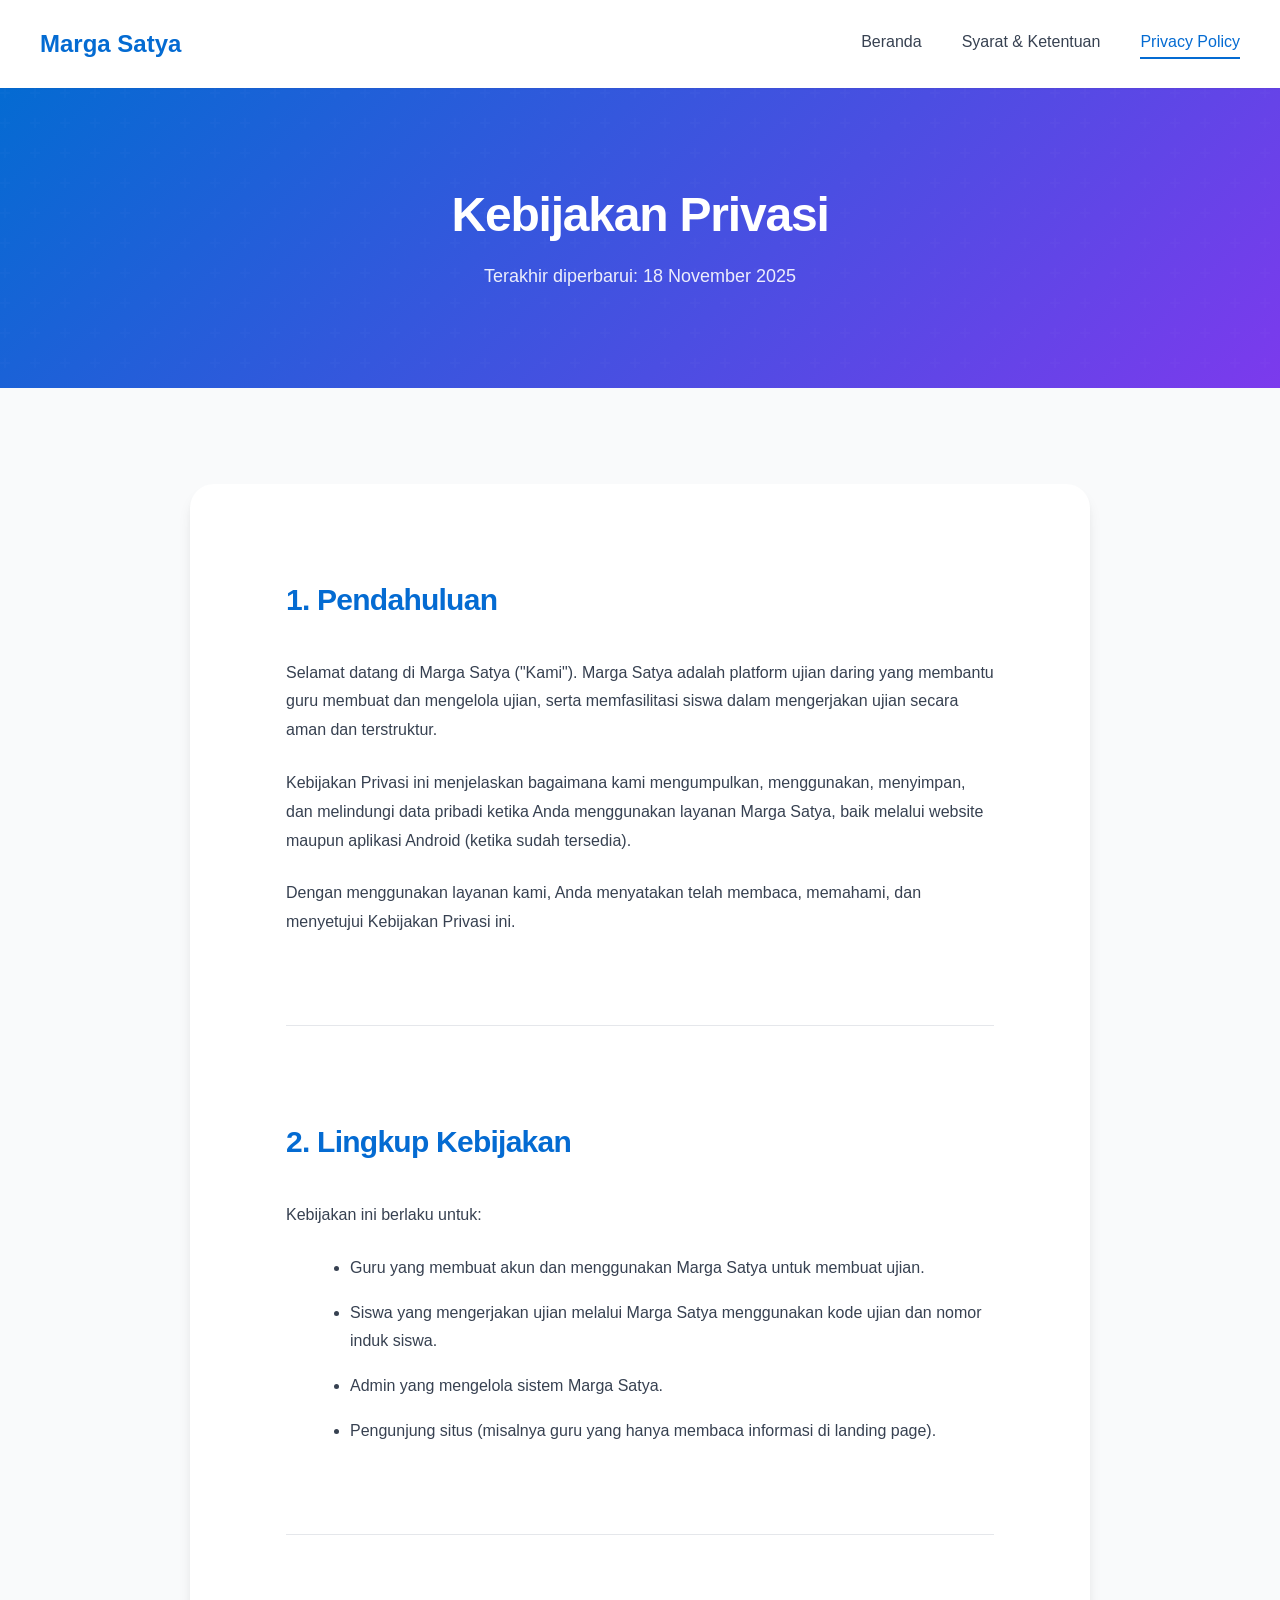
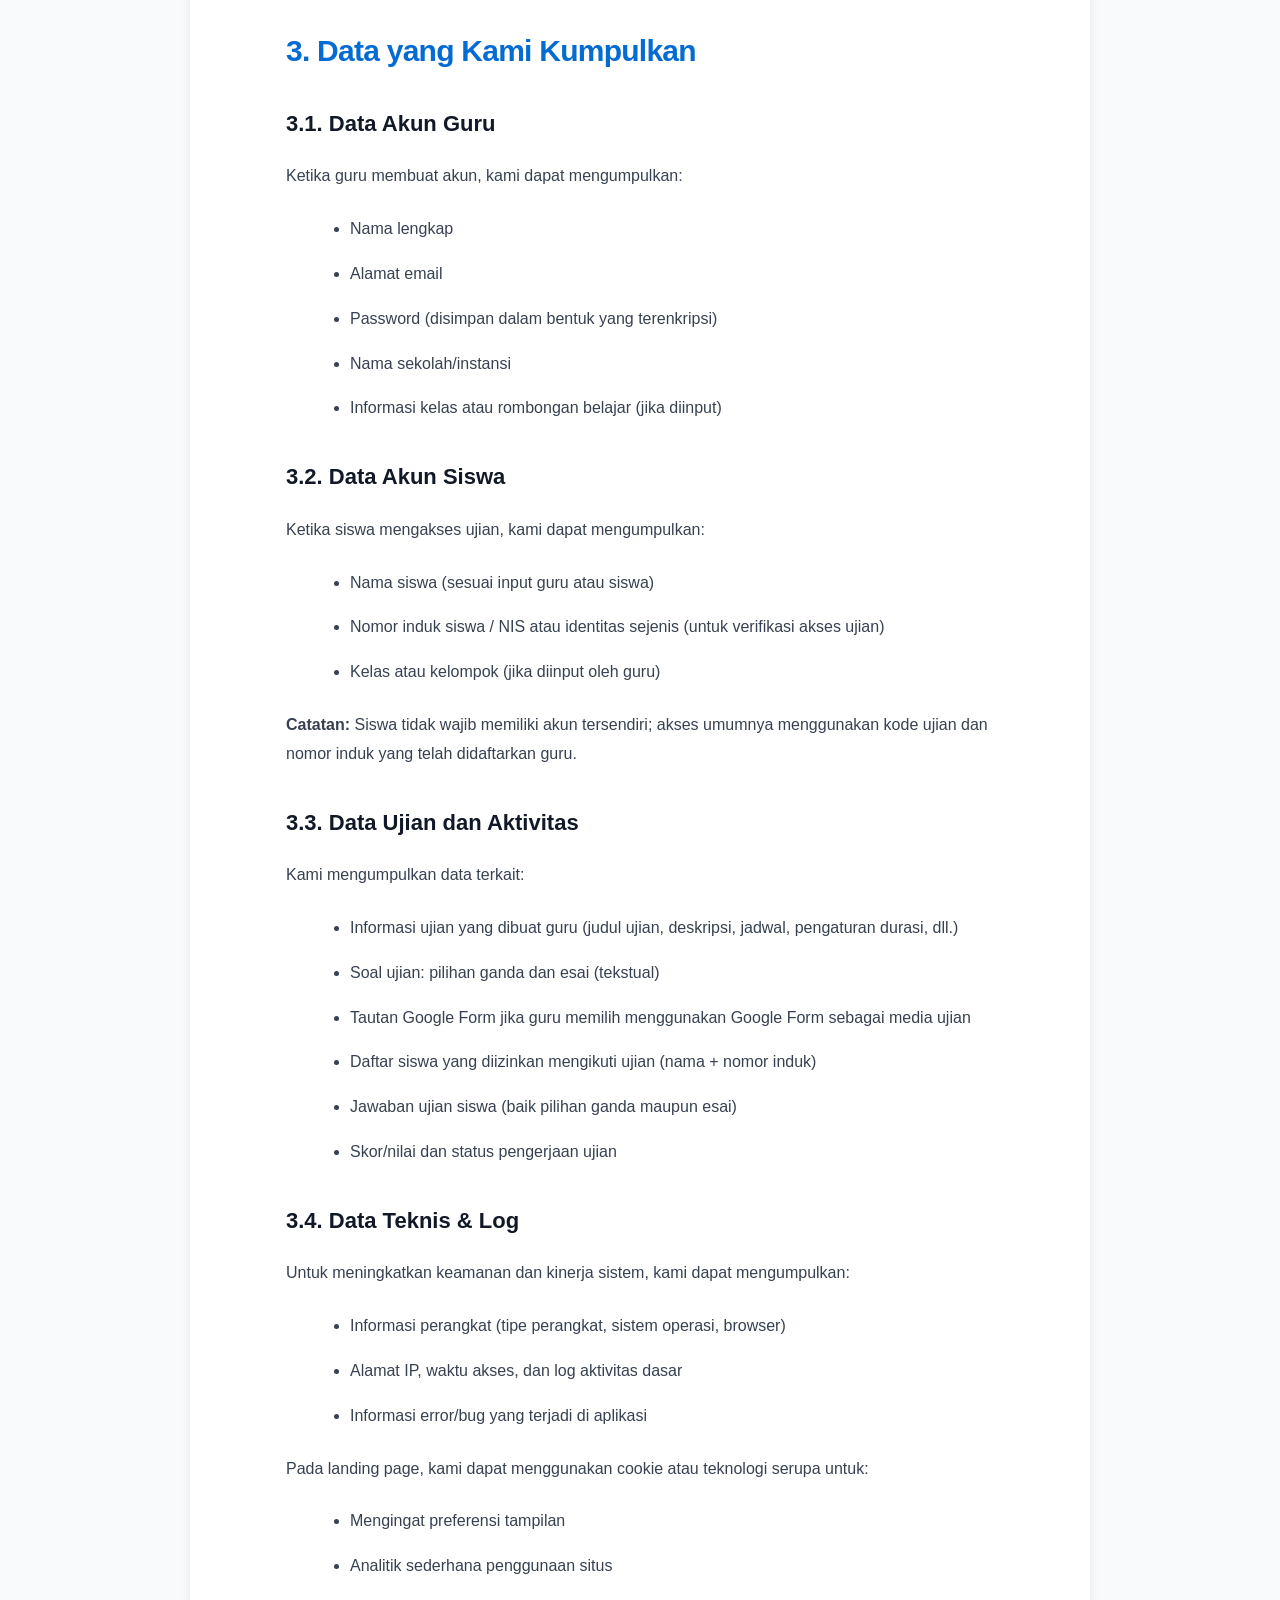
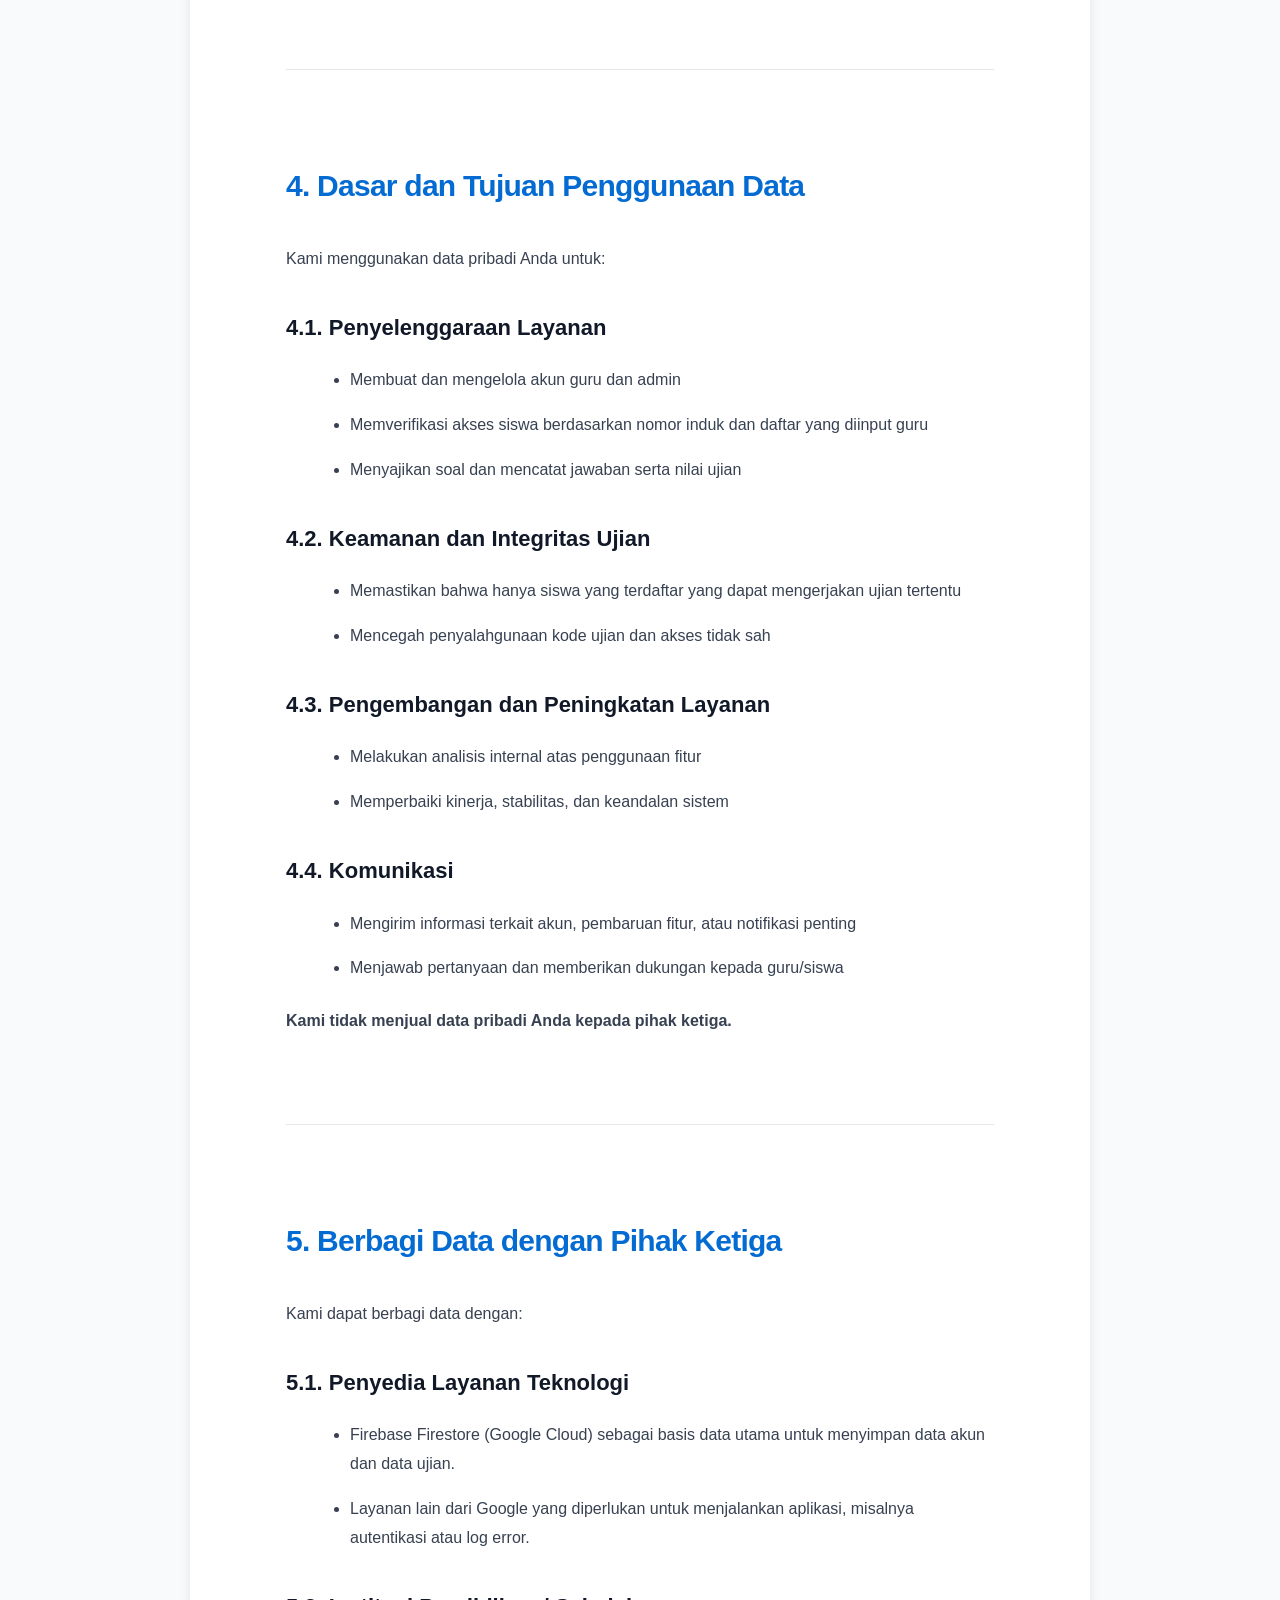
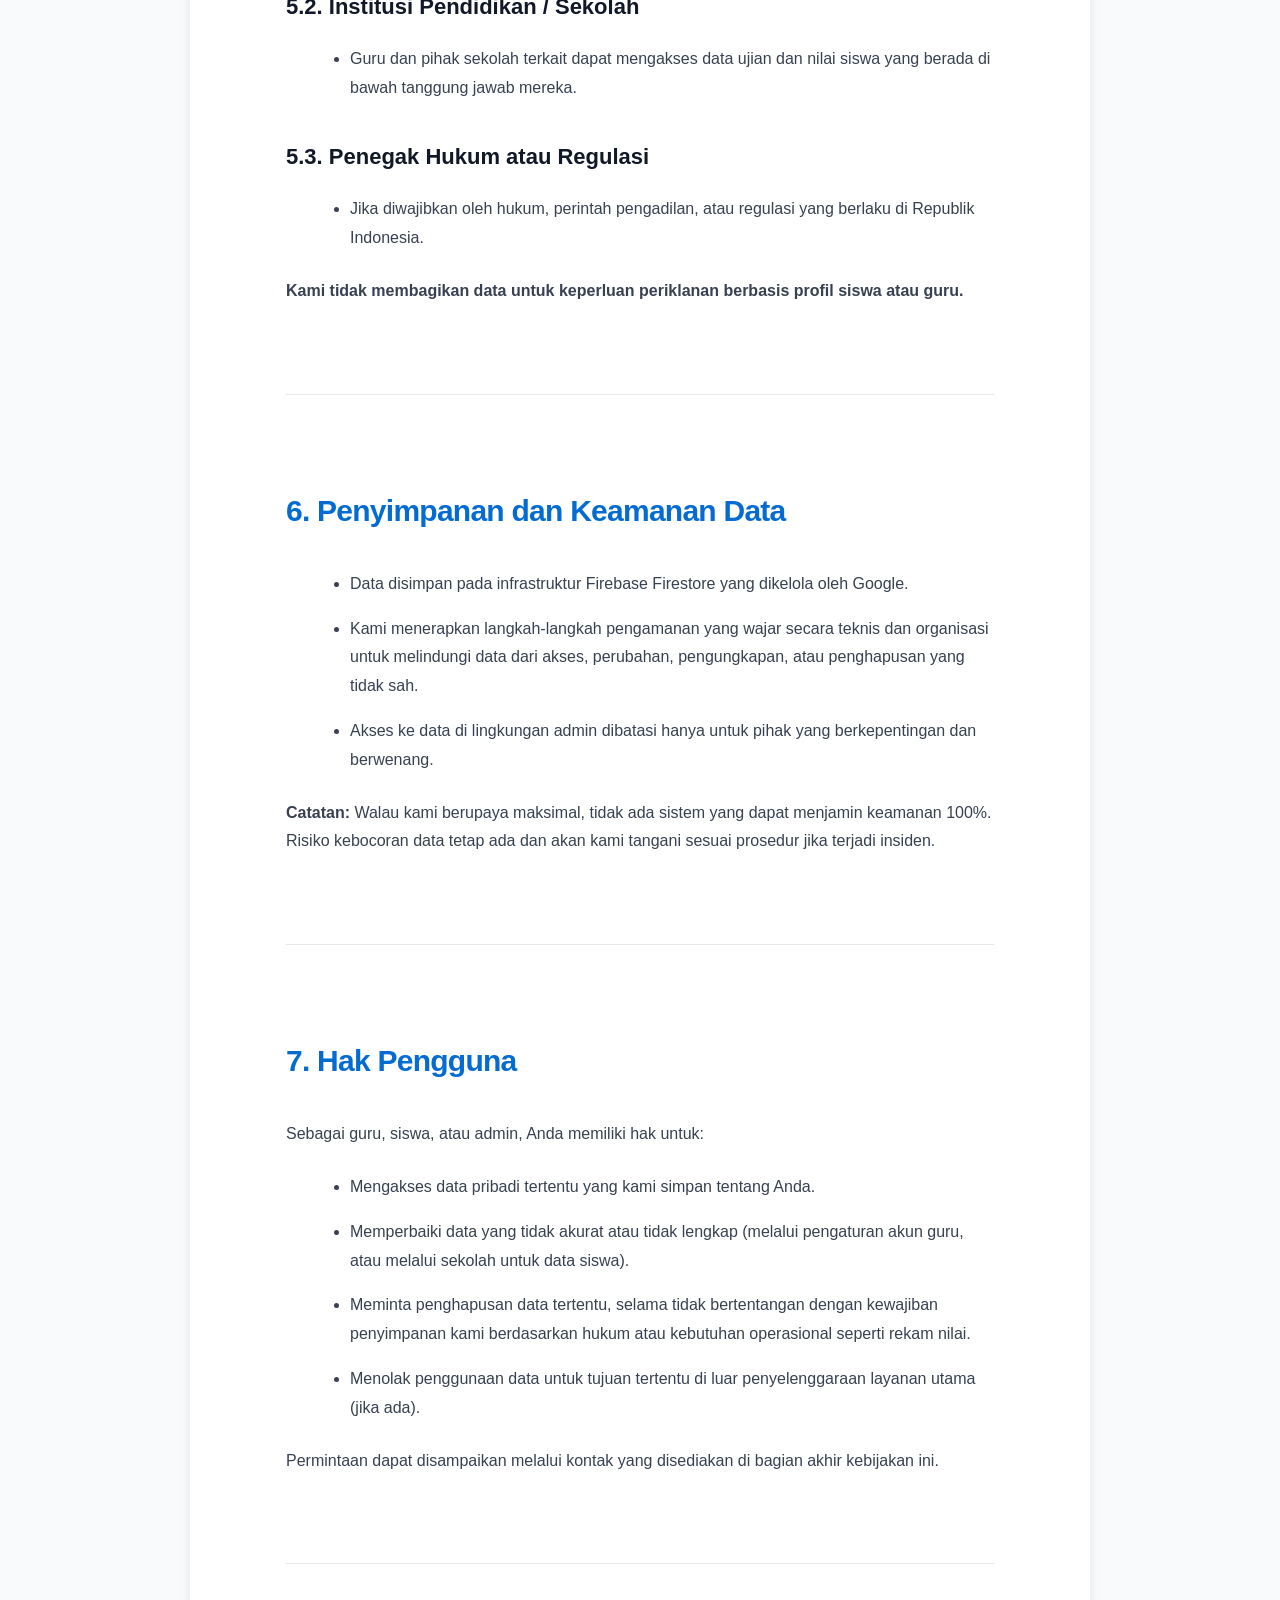
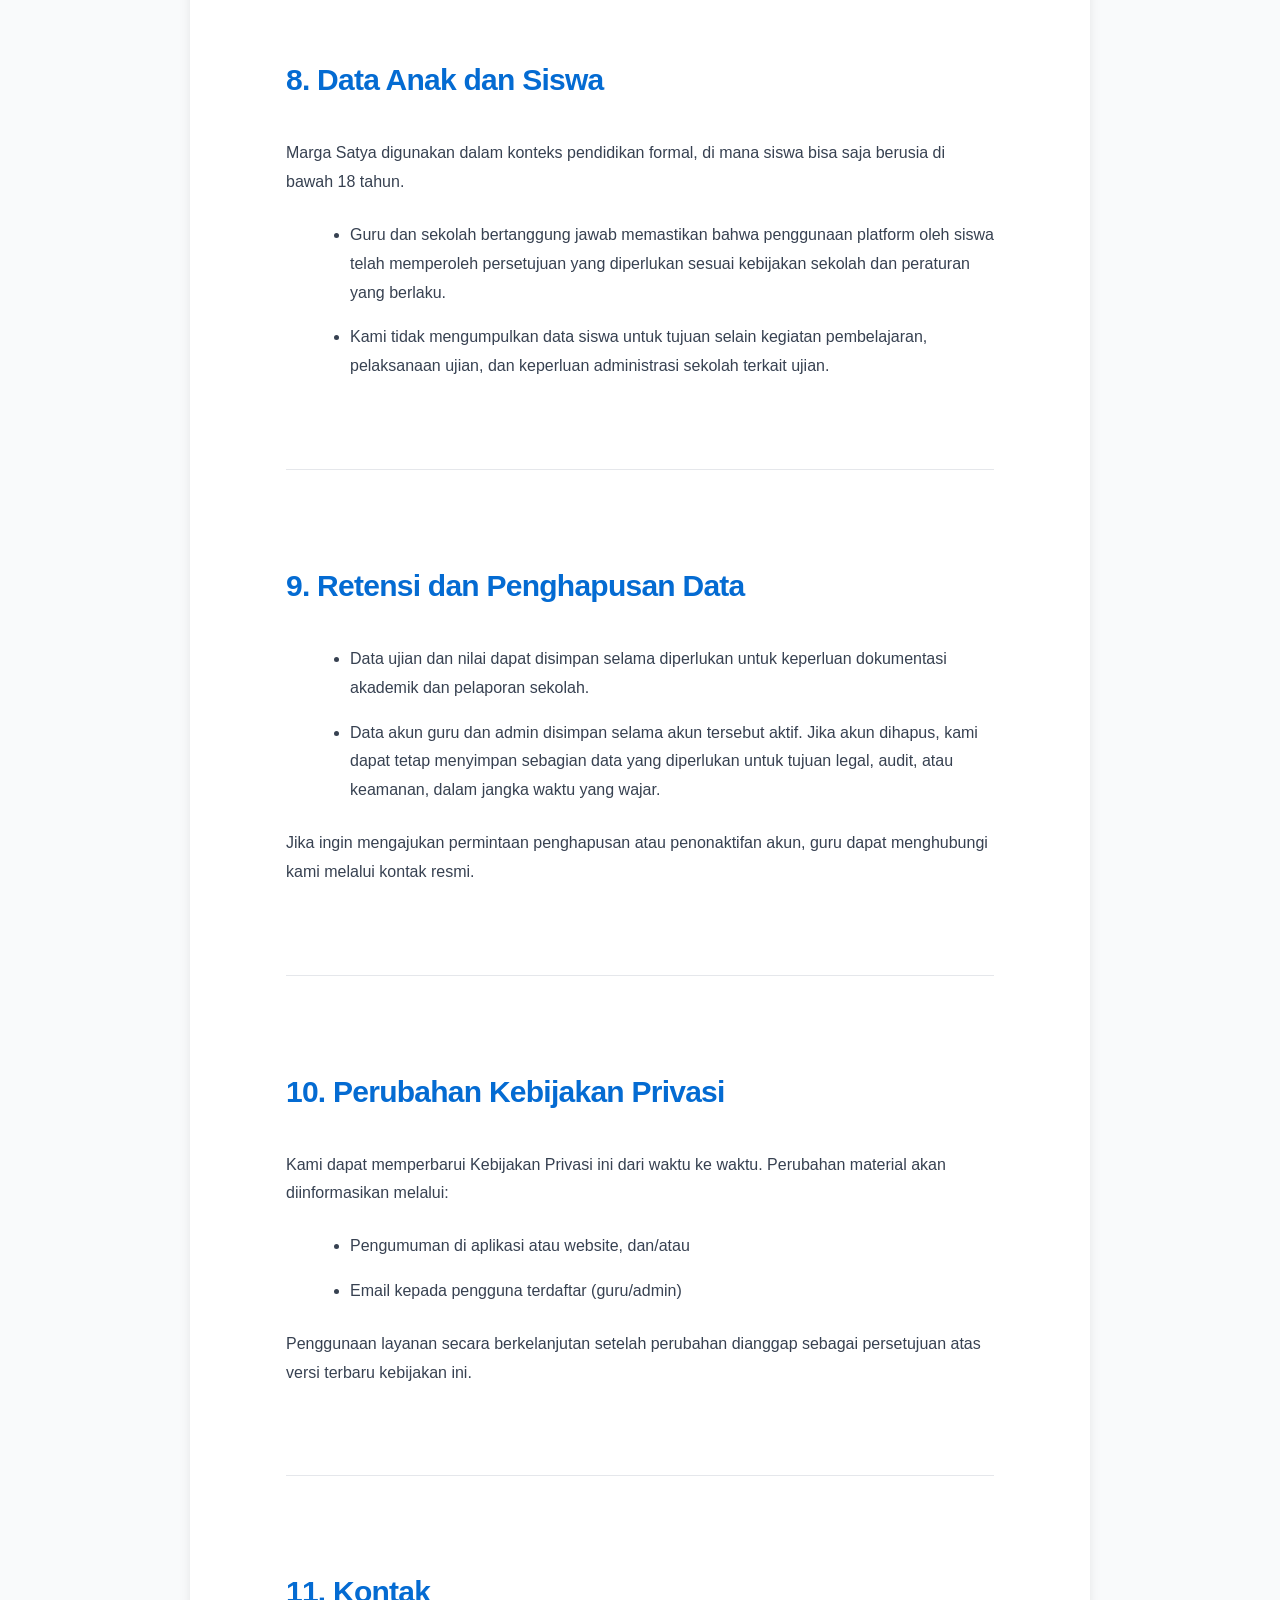
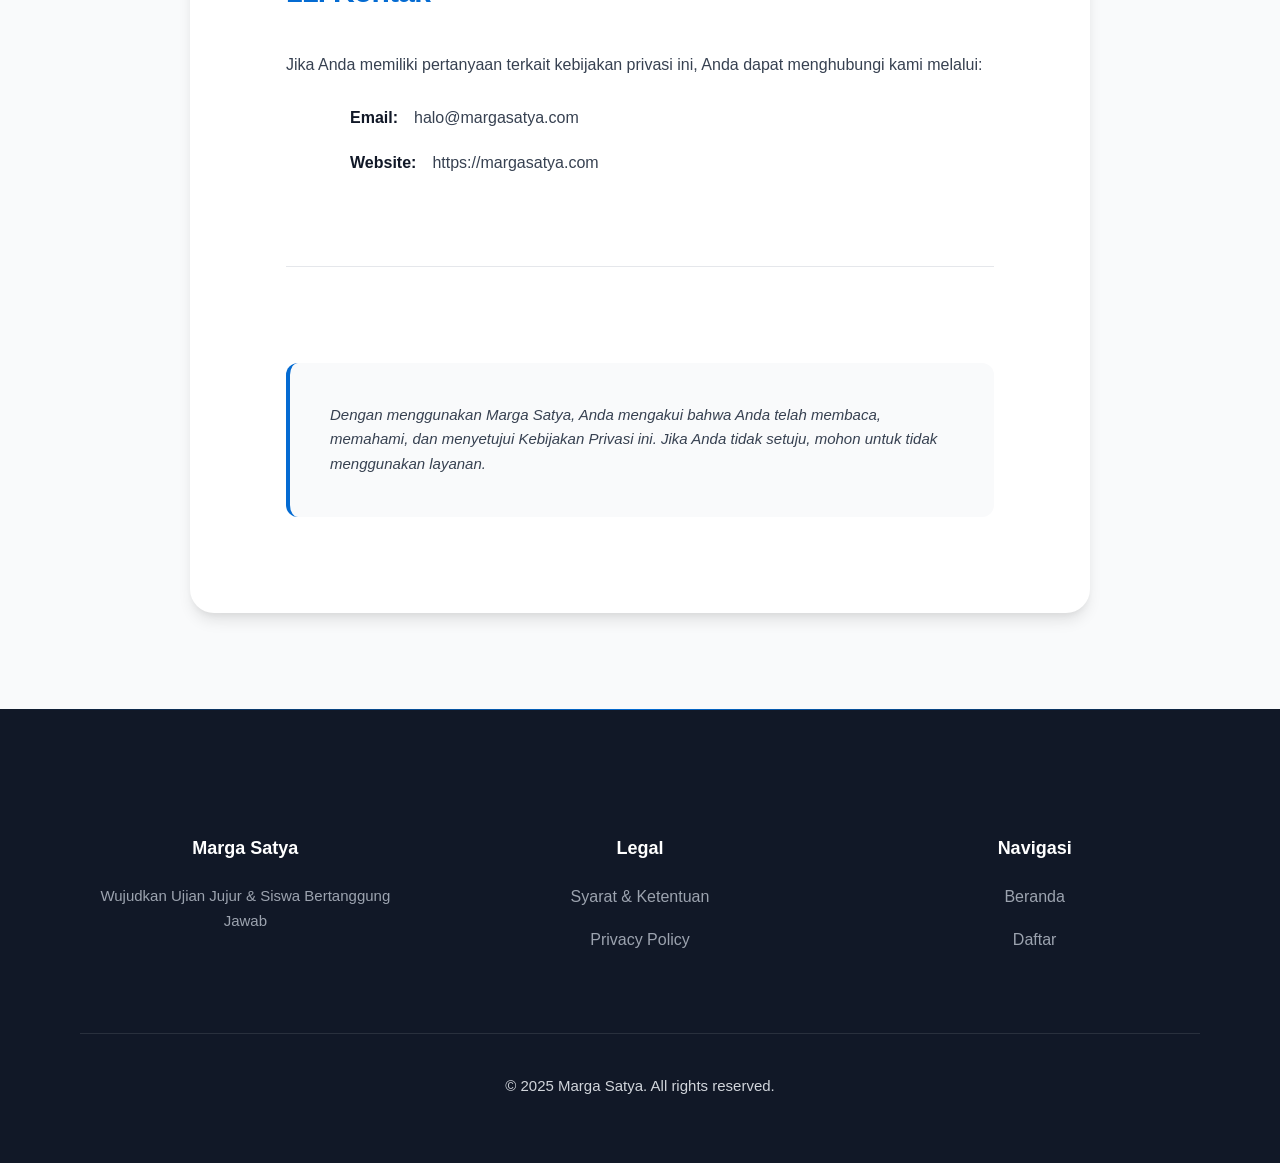
==== commit ef3d171d: "Update: Perbaiki copywriting agar lebih natural dan manusiawi Changes: - Hapus semua karakter em das" ====
--- a/privacy.html
+++ b/privacy.html
@@ -59,7 +59,7 @@
                     <ul>
                         <li>Nama lengkap</li>
                         <li>Alamat email</li>
-                        <li>Password (disimpan dalam bentuk terenkripsi)</li>
+                        <li>Password (disimpan dalam bentuk yang terenkripsi)</li>
                         <li>Nama sekolah/instansi</li>
                         <li>Informasi kelas atau rombongan belajar (jika diinput)</li>
                     </ul>
@@ -137,7 +137,7 @@
                     <h3>5.1. Penyedia Layanan Teknologi</h3>
                     <ul>
                         <li>Firebase Firestore (Google Cloud) sebagai basis data utama untuk menyimpan data akun dan data ujian.</li>
-                        <li>Layanan lain dari Google yang diperlukan (misalnya autentikasi atau log error), sejauh diperlukan untuk menjalankan aplikasi.</li>
+                        <li>Layanan lain dari Google yang diperlukan untuk menjalankan aplikasi, misalnya autentikasi atau log error.</li>
                     </ul>
 
                     <h3>5.2. Institusi Pendidikan / Sekolah</h3>
@@ -169,7 +169,7 @@
                     <ul>
                         <li>Mengakses data pribadi tertentu yang kami simpan tentang Anda.</li>
                         <li>Memperbaiki data yang tidak akurat atau tidak lengkap (melalui pengaturan akun guru, atau melalui sekolah untuk data siswa).</li>
-                        <li>Meminta penghapusan data tertentu, sejauh tidak bertentangan dengan kewajiban penyimpanan kami berdasarkan hukum atau kebutuhan operasional (misalnya rekam nilai).</li>
+                        <li>Meminta penghapusan data tertentu, selama tidak bertentangan dengan kewajiban penyimpanan kami berdasarkan hukum atau kebutuhan operasional seperti rekam nilai.</li>
                         <li>Menolak penggunaan data untuk tujuan tertentu di luar penyelenggaraan layanan utama (jika ada).</li>
                     </ul>
                     <p>Permintaan dapat disampaikan melalui kontak yang disediakan di bagian akhir kebijakan ini.</p>
--- a/styles.css
+++ b/styles.css
@@ -1457,6 +1457,14 @@
     }
 }
 
+/* Legal pages: make sections visible by default (no JS needed) */
+/* Placed outside media query to ensure visibility regardless of motion preferences */
+section.legal-content,
+section.legal-hero {
+    opacity: 1 !important;
+    transform: translateY(0) !important;
+}
+
 /* Enhanced Form with Focus Glow */
 .form-group input:focus,
 .form-group select:focus {
